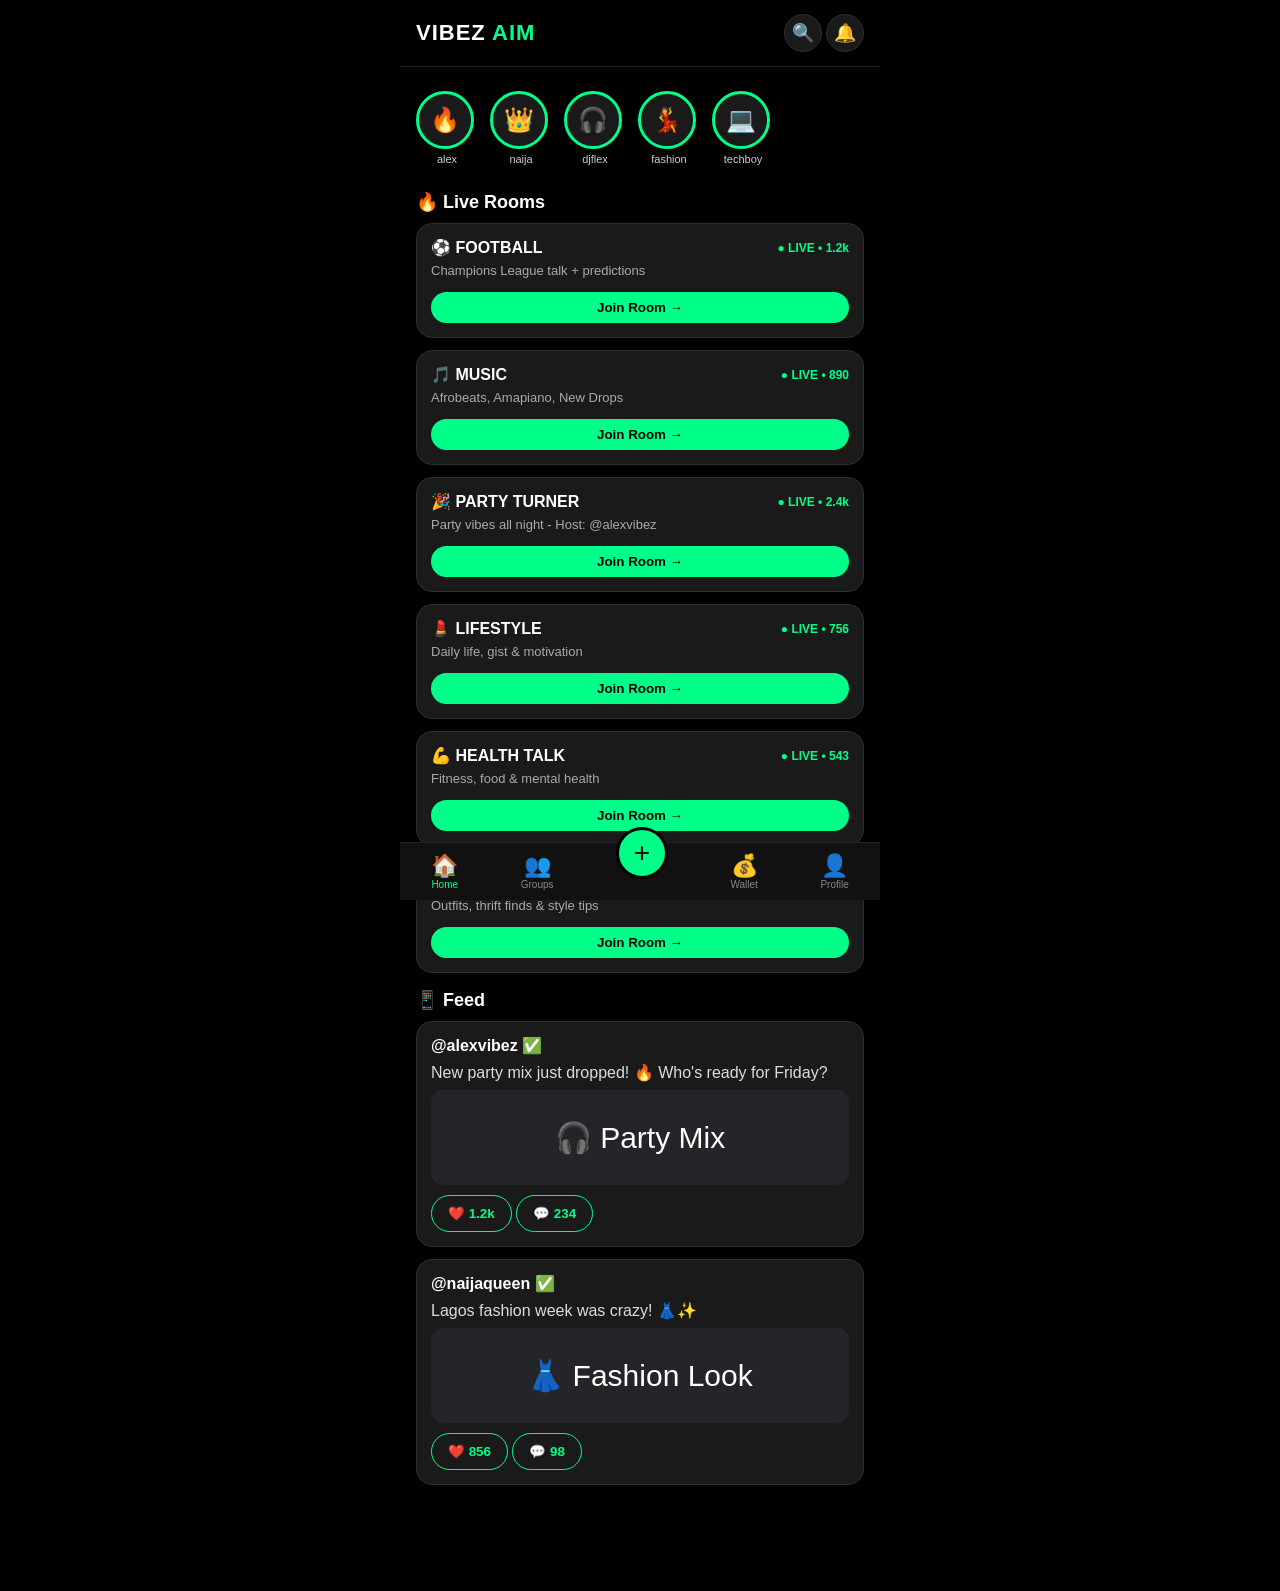
==== index.html @ 57086197 "Update index.html" ====
<!DOCTYPE html>
<html lang="en">
<head>
<meta charset="UTF-8">
<meta name="viewport" content="width=device-width, initial-scale=1.0">
<title>VIBEZ AIM - Your vibe. Your people. Your AIM.</title>
<style>
*{margin:0;padding:0;box-sizing:border-box;font-family:Arial,sans-serif}
body{background:#000;color:#fff;max-width:480px;margin:0 auto;padding-bottom:80px}
.top{position:sticky;top:0;background:#000;display:flex;justify-content:space-between;align-items:center;padding:14px 16px;border-bottom:1px solid #222;z-index:10}
.logo{font-weight:900;font-size:22px;letter-spacing:1px}
.logo span{color:#00FF88}
.icon-btn{background:#1A1A1A;border:1px solid #2E2E35;width:38px;height:38px;border-radius:50%;font-size:18px;cursor:pointer;color:#fff}
.screen{display:none;padding:14px 16px}
.screen.active{display:block}
.stories{display:flex;gap:12px;overflow-x:auto;padding:10px 0}
.story{text-align:center;min-width:62px;cursor:pointer}
.story .ring{width:58px;height:58px;border-radius:50%;border:3px solid #00FF88;display:flex;align-items:center;justify-content:center;font-size:24px;background:#1A1A1A}
.story p{font-size:11px;margin-top:4px;color:#ccc}
h2{font-size:18px;margin:16px 0 10px}
.room{background:#1A1A1A;border:1px solid #2E2E35;border-radius:16px;padding:14px;margin-bottom:12px;cursor:pointer}
.room-top{display:flex;justify-content:space-between;align-items:center}
.room h3{font-size:16px}
.live{color:#00FF88;font-size:12px;font-weight:bold}
.room p{color:#aaa;font-size:13px;margin:6px 0}
.join{background:#00FF88;color:#000;border:none;padding:8px 16px;border-radius:20px;font-weight:bold;cursor:pointer;width:100%;margin-top:8px}
.card{background:#1A1A1A;border:1px solid #2E2E35;border-radius:16px;padding:14px;margin-bottom:12px}
.btn{background:#00FF88;color:#000;border:none;padding:10px 16px;border-radius:20px;font-weight:bold;cursor:pointer}
.btn-outline{background:transparent;color:#00FF88;border:1px solid #00FF88;padding:10px 16px;border-radius:20px;font-weight:bold;cursor:pointer}
input,select,textarea{width:100%;background:#242429;border:1px solid #2E2E35;color:#fff;padding:12px;border-radius:12px;margin:8px 0;outline:none}
.bottom{position:fixed;bottom:0;left:50%;transform:translateX(-50%);width:100%;max-width:480px;background:#111;border-top:1px solid #222;display:flex;justify-content:space-around;padding:10px 0;z-index:20}
.nav-item{background:none;border:none;color:#888;font-size:22px;cursor:pointer;text-align:center}
.nav-item.active{color:#00FF88}
.nav-item span{display:block;font-size:10px}
.create-btn{background:#00FF88;color:#000;width:52px;height:52px;border-radius:50%;font-size:28px;margin-top:-26px;border:3px solid #000}
.toast{position:fixed;top:20px;left:50%;transform:translateX(-50%);background:#00FF88;color:#000;padding:12px 20px;border-radius:20px;font-weight:bold;display:none;z-index:99}
.modal{position:fixed;inset:0;background:rgba(0,0,0,.9);display:none;align-items:center;justify-content:center;z-index:50;padding:20px}
.modal-box{background:#1A1A1A;border:1px solid #2E2E35;border-radius:16px;padding:20px;width:100%;max-width:400px;text-align:center}
</style>
</head>
<body>
<div class="toast" id="toast"></div>
<div class="top"><div class="logo">VIBEZ <span>AIM</span></div><div><button class="icon-btn" onclick="showScreen('search')">🔍</button> <button class="icon-btn" onclick="showScreen('notif')">🔔</button></div></div>

<!-- HOME -->
<div id="home" class="screen active">
<div class="stories">
<div class="story" onclick="showToast('Viewing @alexvibez story')"><div class="ring">🔥</div><p>alex</p></div>
<div class="story" onclick="showToast('Viewing @naijaqueen story')"><div class="ring">👑</div><p>naija</p></div>
<div class="story" onclick="showToast('Viewing @djflex story')"><div class="ring">🎧</div><p>djflex</p></div>
<div class="story" onclick="showToast('Viewing @fashionbae story')"><div class="ring">💃</div><p>fashion</p></div>
<div class="story" onclick="showToast('Viewing @techboy story')"><div class="ring">💻</div><p>techboy</p></div>
</div>
<h2>🔥 Live Rooms</h2>
<div class="room" onclick="showScreen('live')"><div class="room-top"><h3>⚽ FOOTBALL</h3><span class="live">● LIVE • 1.2k</span></div><p>Champions League talk + predictions</p><button class="join">Join Room →</button></div>
<div class="room" onclick="showScreen('live')"><div class="room-top"><h3>🎵 MUSIC</h3><span class="live">● LIVE • 890</span></div><p>Afrobeats, Amapiano, New Drops</p><button class="join">Join Room →</button></div>
<div class="room" onclick="showScreen('live')"><div class="room-top"><h3>🎉 PARTY TURNER</h3><span class="live">● LIVE • 2.4k</span></div><p>Party vibes all night - Host: @alexvibez</p><button class="join">Join Room →</button></div>
<div class="room" onclick="showScreen('live')"><div class="room-top"><h3>💄 LIFESTYLE</h3><span class="live">● LIVE • 756</span></div><p>Daily life, gist & motivation</p><button class="join">Join Room →</button></div>
<div class="room" onclick="showScreen('live')"><div class="room-top"><h3>💪 HEALTH TALK</h3><span class="live">● LIVE • 543</span></div><p>Fitness, food & mental health</p><button class="join">Join Room →</button></div>
<div class="room" onclick="showScreen('live')"><div class="room-top"><h3>👗 FASHION HUB</h3><span class="live">● LIVE • 967</span></div><p>Outfits, thrift finds & style tips</p><button class="join">Join Room →</button></div>
<h2>📱 Feed</h2>
<div class="card"><b>@alexvibez ✅</b><p style="margin:8px 0;color:#ddd">New party mix just dropped! 🔥 Who's ready for Friday?</p><div style="background:#242429;padding:30px;text-align:center;border-radius:12px;font-size:30px">🎧 Party Mix</div><p style="margin-top:10px"><button class="btn-outline" onclick="likeBtn(this)">❤️ <span>1.2k</span></button> <button class="btn-outline" onclick="showToast('Comments opened')">💬 234</button></p></div>
<div class="card"><b>@naijaqueen ✅</b><p style="margin:8px 0;color:#ddd">Lagos fashion week was crazy! 👗✨</p><div style="background:#242429;padding:30px;text-align:center;border-radius:12px;font-size:30px">👗 Fashion Look</div><p style="margin-top:10px"><button class="btn-outline" onclick="likeBtn(this)">❤️ <span>856</span></button> <button class="btn-outline" onclick="showToast('Comments opened')">💬 98</button></p></div>
</div>
<!-- LIVE -->
<div id="live" class="screen">
<div class="card" style="text-align:center"><span style="background:#ff0000;padding:4px 10px;border-radius:20px;font-size:12px;font-weight:bold">● LIVE</span><h2 style="margin-top:10px">🎉 PARTY TURNER</h2><p>1,187 listening • Host: @alexvibez</p><div style="font-size:50px;margin:14px 0">🎤</div><p><b>@alexvibez</b> speaking...</p><p style="color:#aaa;font-size:13px">Co-hosts: @djflex • @naijaqueen</p></div>
<div class="card"><h3>💬 Live Chat</h3><div id="chatBox" style="background:#242429;border-radius:12px;padding:10px;margin:10px 0;max-height:120px;overflow-y:auto"><p><b>@djflex:</b> This party is 🔥🔥</p><p><b>@naijaqueen:</b> Play Amapiano next!</p><p><b>@techboy:</b> Best room on VIBEZ AIM</p></div><input id="chatInput" placeholder="Type a message..."><button class="btn" style="width:100%" onclick="sendChat()">Send Message</button></div>
<div class="card"><h3>🎁 Send Gift - Balance: <span id="bal1">1247</span> AMI</h3><div style="display:flex;gap:8px;margin-top:10px"><button class="btn-outline" style="flex:1" onclick="sendGift('Fire 🔥',50)">🔥<br>50 AMI</button><button class="btn-outline" style="flex:1" onclick="sendGift('Crown 👑',100)">👑<br>100 AMI</button><button class="btn-outline" style="flex:1" onclick="sendGift('Mic 🎤',30)">🎤<br>30 AMI</button><button class="btn-outline" style="flex:1" onclick="sendGift('Star ⭐',20)">⭐<br>20 AMI</button></div></div>
</div>

<!-- PROFILE -->
<div id="profile" class="screen">
<div class="card" style="text-align:center"><div style="font-size:70px">😎</div><h2>@vibezAim ✅</h2><p style="color:#aaa">Creating vibes • Tech • Music</p><p style="margin:10px 0"><b>12.4K</b> Followers • <b>980</b> Following • <b>1.2M</b> Views</p><div style="background:#242429;padding:12px;border-radius:12px">💰 AMI Balance: <b style="color:#00FF88"><span id="bal2">1247</span> AMI</b><br><button class="btn" style="margin-top:8px" onclick="showScreen('wallet')">Top Up +</button></div><div style="display:flex;gap:8px;margin-top:12px"><button class="btn" style="flex:1" onclick="showToast('Profile editing opened')">Edit Profile</button><button class="btn-outline" style="flex:1" onclick="showToast('Link copied! Share your profile')">Share</button></div></div>
<h2>🎬 My Videos</h2><div style="display:grid;grid-template-columns:1fr 1fr 1fr;gap:8px"><div class="card" style="text-align:center;padding:20px 5px" onclick="showToast('Playing video 1 - 30 sec')">▶️<br><small>Video 1<br>30 sec</small></div><div class="card" style="text-align:center;padding:20px 5px" onclick="showToast('Playing video 2 - 30 sec')">▶️<br><small>Video 2<br>30 sec</small></div><div class="card" style="text-align:center;padding:20px 5px" onclick="showToast('Playing video 3 - 30 sec')">▶️<br><small>Video 3<br>30 sec</small></div><div class="card" style="text-align:center;padding:20px 5px" onclick="showToast('Playing video 4 - 30 sec')">▶️<br><small>Video 4<br>30 sec</small></div><div class="card" style="text-align:center;padding:20px 5px" onclick="showToast('Playing video 5 - 30 sec')">▶️<br><small>Video 5<br>30 sec</small></div></div>
</div>

<!-- SEARCH -->
<div id="search" class="screen"><h2>🔍 Search</h2><input id="searchInput" placeholder="Search rooms, people..." oninput="doSearch(this.value)"><div id="searchResults"><div class="card" onclick="showScreen('live')">⚽ FOOTBALL - 1.2k online</div><div class="card" onclick="showScreen('live')">🎵 MUSIC - 890 online</div><div class="card" onclick="showScreen('profile')">😎 @vibezAim - 12.4K followers</div></div></div>

<!-- NOTIFICATIONS -->
<div id="notif" class="screen"><h2>🔔 Notifications</h2><div class="card">❤️ @djflex liked your post</div><div class="card">👥 @naijaqueen started following you</div><div class="card">🎁 You received 50 AMI from @alexvibez</div><div class="card">🎉 PARTY TURNER is live now!</div></div>
<!-- GROUPS -->
<div id="groups" class="screen"><h2>👥 Groups</h2><div class="card"><h3>Create New Group</h3><input id="groupName" placeholder="Group name e.g. Lagos Party Crew"><textarea id="groupDesc" placeholder="Description..."></textarea><select id="groupType"><option>Public - Anyone can join</option><option>Private - Invite only</option><option>Secret - Hidden</option></select><button class="btn" style="width:100%" onclick="createGroup()">Create Group</button></div><div id="myGroups"><div class="card" onclick="showToast('Opening Lagos Party Crew chat')">🎉 Lagos Party Crew • 234/500 members<br><small>Tap to open chat</small></div><div class="card" onclick="showToast('Opening Football Fans chat')">⚽ Football Fans NG • 189/500 members<br><small>Tap to open chat</small></div></div></div>

<!-- WALLET -->
<div id="wallet" class="screen"><div class="card" style="text-align:center"><p>💰 AMI WALLET</p><h2 style="font-size:32px;color:#00FF88"><span id="bal3">1247</span> AMI</h2><p>= $124.70</p><button class="btn" style="margin-top:10px" onclick="showToast('Withdraw request sent! You will receive it in 24h')">Withdraw</button></div><h2>Buy AMI</h2><div class="card">200 AMI = $20 <button class="btn" style="float:right" onclick="buyAMI(200)">Buy</button></div><div class="card">500 AMI = $48 <button class="btn" style="float:right" onclick="buyAMI(500)">Buy</button></div><div class="card">1000 AMI = $90 <button class="btn" style="float:right" onclick="buyAMI(1000)">Buy</button></div><h2>History</h2><div class="card">+ 200 AMI - Bought package</div><div class="card">- 100 AMI - Sent Crown gift</div><div class="card">+ 50 AMI - Received gift</div></div>

<!-- CREATE -->
<div id="create" class="screen"><h2>➕ Create Post</h2><div class="card"><input id="postCaption" placeholder="Write a caption..."><p style="color:#aaa;font-size:13px">📹 Video: max 30 sec</p><button class="btn-outline" style="width:100%;margin-bottom:10px" onclick="showToast('Video picker opened - choose a 30 sec video')">📹 Upload Video</button><button class="btn" style="width:100%" onclick="createPost()">Post to Home</button></div><div class="card"><h3>🎙️ Go Live Audio</h3><p style="color:#aaa;font-size:13px">You need 500 followers to host. You have 12.4K followers ✅</p><button class="btn" style="width:100%;margin-top:10px" onclick="showScreen('live');showToast('You are LIVE now!')">Start Live Room</button></div></div>

<!-- BOTTOM NAV -->
<div class="bottom">
<button class="nav-item active" id="nav-home" onclick="showScreen('home')">🏠<span>Home</span></button>
<button class="nav-item" id="nav-groups" onclick="showScreen('groups')">👥<span>Groups</span></button>
<button class="create-btn" onclick="showScreen('create')">+</button>
<button class="nav-item" id="nav-wallet" onclick="showScreen('wallet')">💰<span>Wallet</span></button>
<button class="nav-item" id="nav-profile" onclick="showScreen('profile')">👤<span>Profile</span></button>
</div>

<div class="modal" id="modal"><div class="modal-box"><h3 id="modalText">Done!</h3><button class="btn" style="margin-top:14px" onclick="closeModal()">OK</button></div></div>

<script>
let balance=1247;
function updateBal(){document.getElementById('bal1').textContent=balance;document.getElementById('bal2').textContent=balance;document.getElementById('bal3').textContent=balance;}
function showScreen(id){document.querySelectorAll('.screen').forEach(s=>s.classList.remove('active'));document.getElementById(id).classList.add('active');document.querySelectorAll('.nav-item').forEach(n=>n.classList.remove('active'));let nav=document.getElementById('nav-'+id);if(nav)nav.classList.add('active');window.scrollTo(0,0);}
function showToast(msg){let t=document.getElementById('toast');t.textContent=msg;t.style.display='block';setTimeout(()=>t.style.display='none',2500);}
function closeModal(){document.getElementById('modal').style.display='none';}
function likeBtn(btn){let s=btn.querySelector('span');let n=parseFloat(s.textContent);s.textContent=(n+0.1).toFixed(1)+'k';showToast('You liked this post ❤️');}
function sendChat(){let inp=document.getElementById('chatInput');if(!inp.value)return;let box=document.getElementById('chatBox');box.innerHTML+='<p><b>You:</b> '+inp.value+'</p>';inp.value='';box.scrollTop=box.scrollHeight;}
function sendGift(name,cost){if(balance<cost){showToast('Not enough AMI! Top up wallet');return;}balance-=cost;updateBal();showToast('You sent '+name+'! 🎁');}
function buyAMI(amt){balance+=amt;updateBal();showToast('You bought '+amt+' AMI ✅');}
function createGroup(){let n=document.getElementById('groupName').value;if(!n){showToast('Type a group name first');return;}document.getElementById('myGroups').innerHTML+='<div class="card" onclick="showToast(\'Opening '+n+' chat\')">👥 '+n+' • 1/500 members<br><small>Tap to open chat</small></div>';showToast('Group '+n+' created! 🎉');}
function createPost(){let c=document.getElementById('postCaption').value||'New vibe post!';showToast('Posted to Home ✅');showScreen('home');}
function doSearch(v){let r=document.getElementById('searchResults');if(!v){r.innerHTML='<div class="card" onclick="showScreen(\'live\')">⚽ FOOTBALL - 1.2k online</div>';return;}r.innerHTML='<div class="card">🔍 Results for "'+v+'"</div><div class="card" onclick="showScreen(\'live\')">🎉 PARTY TURNER - 2.4k online</div>';}
</script>
</body>
</html>
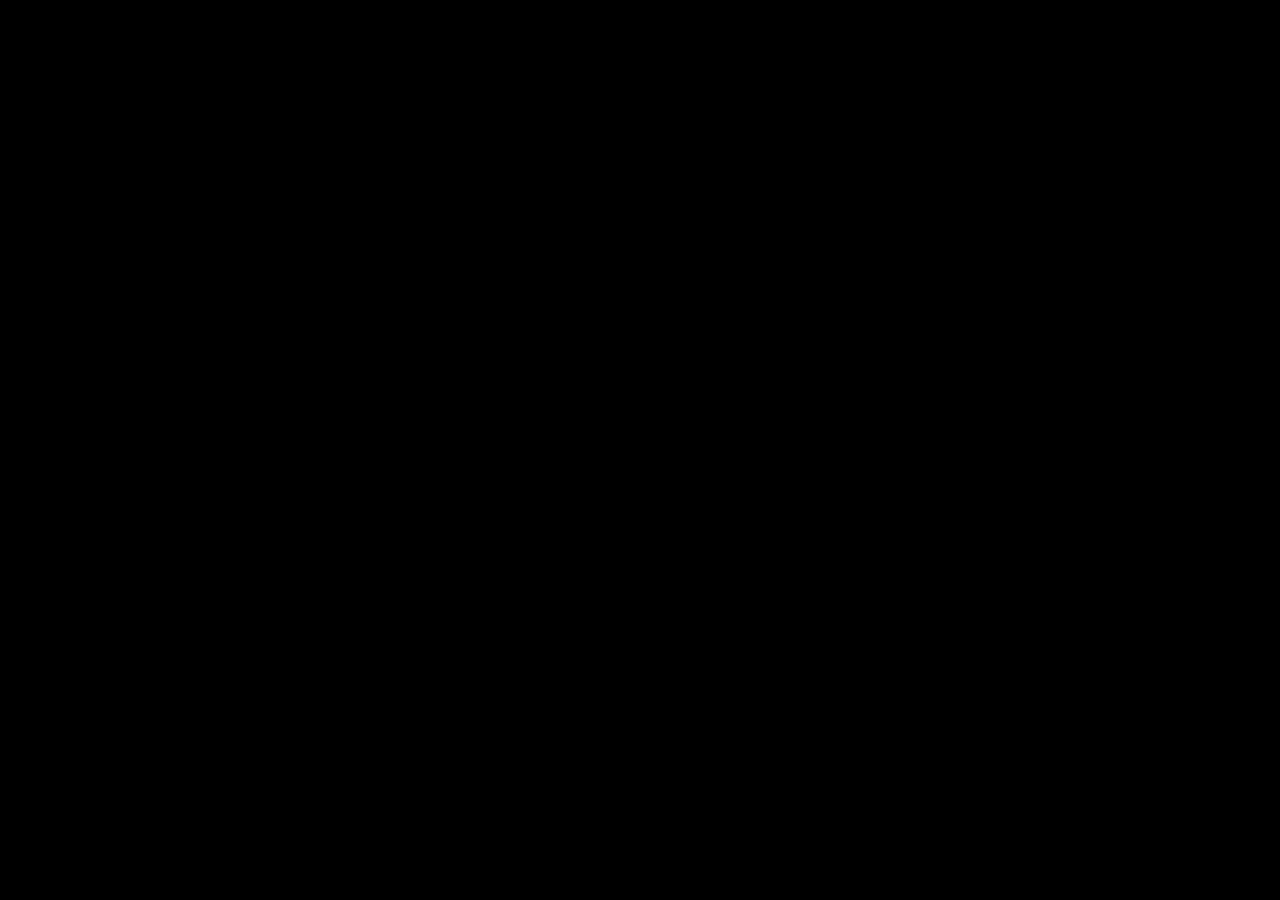
==== commit fa7c258d: "Add files via upload" ====
--- a/index.html
+++ b/index.html
@@ -1,118 +1,1674 @@
 <!DOCTYPE html>
-<html lang="en">
+<html lang="en" class="dark">
 <head>
-<meta charset="UTF-8">
-<meta name="viewport" content="width=device-width, initial-scale=1.0">
-<title>VIBEZ AIM - Your vibe. Your people. Your AIM.</title>
-<style>
-*{margin:0;padding:0;box-sizing:border-box;font-family:Arial,sans-serif}
-body{background:#000;color:#fff;max-width:480px;margin:0 auto;padding-bottom:80px}
-.top{position:sticky;top:0;background:#000;display:flex;justify-content:space-between;align-items:center;padding:14px 16px;border-bottom:1px solid #222;z-index:10}
-.logo{font-weight:900;font-size:22px;letter-spacing:1px}
-.logo span{color:#00FF88}
-.icon-btn{background:#1A1A1A;border:1px solid #2E2E35;width:38px;height:38px;border-radius:50%;font-size:18px;cursor:pointer;color:#fff}
-.screen{display:none;padding:14px 16px}
-.screen.active{display:block}
-.stories{display:flex;gap:12px;overflow-x:auto;padding:10px 0}
-.story{text-align:center;min-width:62px;cursor:pointer}
-.story .ring{width:58px;height:58px;border-radius:50%;border:3px solid #00FF88;display:flex;align-items:center;justify-content:center;font-size:24px;background:#1A1A1A}
-.story p{font-size:11px;margin-top:4px;color:#ccc}
-h2{font-size:18px;margin:16px 0 10px}
-.room{background:#1A1A1A;border:1px solid #2E2E35;border-radius:16px;padding:14px;margin-bottom:12px;cursor:pointer}
-.room-top{display:flex;justify-content:space-between;align-items:center}
-.room h3{font-size:16px}
-.live{color:#00FF88;font-size:12px;font-weight:bold}
-.room p{color:#aaa;font-size:13px;margin:6px 0}
-.join{background:#00FF88;color:#000;border:none;padding:8px 16px;border-radius:20px;font-weight:bold;cursor:pointer;width:100%;margin-top:8px}
-.card{background:#1A1A1A;border:1px solid #2E2E35;border-radius:16px;padding:14px;margin-bottom:12px}
-.btn{background:#00FF88;color:#000;border:none;padding:10px 16px;border-radius:20px;font-weight:bold;cursor:pointer}
-.btn-outline{background:transparent;color:#00FF88;border:1px solid #00FF88;padding:10px 16px;border-radius:20px;font-weight:bold;cursor:pointer}
-input,select,textarea{width:100%;background:#242429;border:1px solid #2E2E35;color:#fff;padding:12px;border-radius:12px;margin:8px 0;outline:none}
-.bottom{position:fixed;bottom:0;left:50%;transform:translateX(-50%);width:100%;max-width:480px;background:#111;border-top:1px solid #222;display:flex;justify-content:space-around;padding:10px 0;z-index:20}
-.nav-item{background:none;border:none;color:#888;font-size:22px;cursor:pointer;text-align:center}
-.nav-item.active{color:#00FF88}
-.nav-item span{display:block;font-size:10px}
-.create-btn{background:#00FF88;color:#000;width:52px;height:52px;border-radius:50%;font-size:28px;margin-top:-26px;border:3px solid #000}
-.toast{position:fixed;top:20px;left:50%;transform:translateX(-50%);background:#00FF88;color:#000;padding:12px 20px;border-radius:20px;font-weight:bold;display:none;z-index:99}
-.modal{position:fixed;inset:0;background:rgba(0,0,0,.9);display:none;align-items:center;justify-content:center;z-index:50;padding:20px}
-.modal-box{background:#1A1A1A;border:1px solid #2E2E35;border-radius:16px;padding:20px;width:100%;max-width:400px;text-align:center}
-</style>
+  <meta charset="UTF-8" />
+  <meta name="viewport" content="width=device-width, initial-scale=1.0, maximum-scale=1.0, user-scalable=no, viewport-fit=cover" />
+  <title>VIBEZZY — Your vibe. Your people. Your AIM.</title>
+
+  <!-- PWA & Home Screen App Meta -->
+  <meta name="theme-color" content="#000000" />
+  <meta name="background-color" content="#000000" />
+  <meta name="apple-mobile-web-app-capable" content="yes" />
+  <meta name="apple-mobile-web-app-status-bar-style" content="black-translucent" />
+  <meta name="apple-mobile-web-app-title" content="VIBEZZY" />
+  <meta name="mobile-web-app-capable" content="yes" />
+  <meta name="application-name" content="VIBEZZY" />
+
+  <!-- Placeholder Icon & Manifest Links (populated dynamically with 512x512 PNG logo below) -->
+  <link id="favicon-link" rel="icon" type="image/png" href="" />
+  <link id="apple-icon-link" rel="apple-touch-icon" sizes="180x180" href="" />
+  <link id="manifest-link" rel="manifest" href="" />
+
+  <!-- Tailwind CSS + React 18 + Babel -->
+  <script src="https://cdn.tailwindcss.com"></script>
+  <script>
+    tailwind.config = {
+      theme: {
+        extend: {
+          colors: {
+            neon: "#00FF88",
+            card: "#1A1A1D",
+          },
+        },
+      },
+    };
+  </script>
+  <script crossorigin src="https://unpkg.com/react@18/umd/react.production.min.js"></script>
+  <script crossorigin src="https://unpkg.com/react-dom@18/umd/react-dom.production.min.js"></script>
+  <script src="https://unpkg.com/@babel/standalone/babel.min.js"></script>
+
+  <style>
+    html, body {
+      background-color: #000000;
+      color: #FFFFFF;
+      font-family: -apple-system, BlinkMacSystemFont, "Segoe UI", Roboto, Inter, sans-serif;
+      overscroll-behavior-y: contain;
+      -webkit-tap-highlight-color: transparent;
+    }
+    .no-scrollbar::-webkit-scrollbar { display: none; }
+    .no-scrollbar { -ms-overflow-style: none; scrollbar-width: none; }
+    @keyframes pulseRing {
+      0% { box-shadow: 0 0 0 0 rgba(0, 255, 136, 0.6); }
+      70% { box-shadow: 0 0 0 12px rgba(0, 255, 136, 0); }
+      100% { box-shadow: 0 0 0 0 rgba(0, 255, 136, 0); }
+    }
+    .speaking-ring { animation: pulseRing 1.5s infinite; }
+  </style>
+
+  <!-- Generate 512x512 & 192x192 PNG App Logo + PWA Manifest + Service Worker -->
+  <script>
+    (function setupVibezzyAppIconAndPWA() {
+      function drawLogoPng(size) {
+        const canvas = document.createElement("canvas");
+        canvas.width = size;
+        canvas.height = size;
+        const ctx = canvas.getContext("2d");
+
+        // Black rounded-square app icon background
+        const r = size * 0.22;
+        ctx.fillStyle = "#060807";
+        ctx.beginPath();
+        ctx.moveTo(r, 0);
+        ctx.lineTo(size - r, 0);
+        ctx.quadraticCurveTo(size, 0, size, r);
+        ctx.lineTo(size, size - r);
+        ctx.quadraticCurveTo(size, size, size - r, size);
+        ctx.lineTo(r, size);
+        ctx.quadraticCurveTo(0, size, 0, size - r);
+        ctx.lineTo(0, r);
+        ctx.quadraticCurveTo(0, 0, r, 0);
+        ctx.closePath();
+        ctx.fill();
+
+        // Subtle radial neon glow
+        const grad = ctx.createRadialGradient(size * 0.5, size * 0.45, size * 0.05, size * 0.5, size * 0.5, size * 0.55);
+        grad.addColorStop(0, "rgba(0, 255, 136, 0.35)");
+        grad.addColorStop(1, "rgba(0, 255, 136, 0)");
+        ctx.fillStyle = grad;
+        ctx.fillRect(0, 0, size, size);
+
+        // Neon border ring
+        ctx.strokeStyle = "#00FF88";
+        ctx.lineWidth = size * 0.03;
+        ctx.beginPath();
+        ctx.arc(size * 0.5, size * 0.5, size * 0.39, 0, Math.PI * 2);
+        ctx.stroke();
+
+        // Bold "V" Vibe Emblem
+        ctx.strokeStyle = "#00FF88";
+        ctx.lineCap = "round";
+        ctx.lineJoin = "round";
+        ctx.lineWidth = size * 0.11;
+        ctx.beginPath();
+        ctx.moveTo(size * 0.29, size * 0.32);
+        ctx.lineTo(size * 0.50, size * 0.72);
+        ctx.lineTo(size * 0.71, size * 0.32);
+        ctx.stroke();
+
+        // White audio pulse dot inside V
+        ctx.fillStyle = "#FFFFFF";
+        ctx.beginPath();
+        ctx.arc(size * 0.50, size * 0.32, size * 0.055, 0, Math.PI * 2);
+        ctx.fill();
+
+        return canvas.toDataURL("image/png");
+      }
+
+      try {
+        const icon512 = drawLogoPng(512);
+        const icon192 = drawLogoPng(192);
+        const icon180 = drawLogoPng(180);
+
+        document.getElementById("favicon-link").href = icon192;
+        document.getElementById("apple-icon-link").href = icon180;
+        window.VIBEZZY_ICON_URL = icon192;
+
+        const manifest = {
+          name: "VIBEZZY",
+          short_name: "VIBEZZY",
+          description: "Your vibe. Your people. Your AIM.",
+          start_url: window.location.href,
+          display: "standalone",
+          orientation: "portrait",
+          background_color: "#000000",
+          theme_color: "#00FF88",
+          icons: [
+            { src: icon192, sizes: "192x192", type: "image/png", purpose: "any maskable" },
+            { src: icon512, sizes: "512x512", type: "image/png", purpose: "any maskable" },
+          ],
+        };
+        const manifestBlob = new Blob([JSON.stringify(manifest)], { type: "application/manifest+json" });
+        document.getElementById("manifest-link").href = URL.createObjectURL(manifestBlob);
+
+        // Register inline Service Worker when on https:// or localhost
+        if ("serviceWorker" in navigator && (location.protocol === "https:" || location.hostname === "localhost")) {
+          const swCode = `
+            self.addEventListener('install', e => self.skipWaiting());
+            self.addEventListener('activate', e => self.clients.claim());
+            self.addEventListener('fetch', e => {});
+          `;
+          const swBlob = new Blob([swCode], { type: "application/javascript" });
+          navigator.serviceWorker.register(URL.createObjectURL(swBlob)).catch(() => {});
+        }
+      } catch (e) {}
+    })();
+  </script>
 </head>
-<body>
-<div class="toast" id="toast"></div>
-<div class="top"><div class="logo">VIBEZ <span>AIM</span></div><div><button class="icon-btn" onclick="showScreen('search')">🔍</button> <button class="icon-btn" onclick="showScreen('notif')">🔔</button></div></div>
-
-<!-- HOME -->
-<div id="home" class="screen active">
-<div class="stories">
-<div class="story" onclick="showToast('Viewing @alexvibez story')"><div class="ring">🔥</div><p>alex</p></div>
-<div class="story" onclick="showToast('Viewing @naijaqueen story')"><div class="ring">👑</div><p>naija</p></div>
-<div class="story" onclick="showToast('Viewing @djflex story')"><div class="ring">🎧</div><p>djflex</p></div>
-<div class="story" onclick="showToast('Viewing @fashionbae story')"><div class="ring">💃</div><p>fashion</p></div>
-<div class="story" onclick="showToast('Viewing @techboy story')"><div class="ring">💻</div><p>techboy</p></div>
-</div>
-<h2>🔥 Live Rooms</h2>
-<div class="room" onclick="showScreen('live')"><div class="room-top"><h3>⚽ FOOTBALL</h3><span class="live">● LIVE • 1.2k</span></div><p>Champions League talk + predictions</p><button class="join">Join Room →</button></div>
-<div class="room" onclick="showScreen('live')"><div class="room-top"><h3>🎵 MUSIC</h3><span class="live">● LIVE • 890</span></div><p>Afrobeats, Amapiano, New Drops</p><button class="join">Join Room →</button></div>
-<div class="room" onclick="showScreen('live')"><div class="room-top"><h3>🎉 PARTY TURNER</h3><span class="live">● LIVE • 2.4k</span></div><p>Party vibes all night - Host: @alexvibez</p><button class="join">Join Room →</button></div>
-<div class="room" onclick="showScreen('live')"><div class="room-top"><h3>💄 LIFESTYLE</h3><span class="live">● LIVE • 756</span></div><p>Daily life, gist & motivation</p><button class="join">Join Room →</button></div>
-<div class="room" onclick="showScreen('live')"><div class="room-top"><h3>💪 HEALTH TALK</h3><span class="live">● LIVE • 543</span></div><p>Fitness, food & mental health</p><button class="join">Join Room →</button></div>
-<div class="room" onclick="showScreen('live')"><div class="room-top"><h3>👗 FASHION HUB</h3><span class="live">● LIVE • 967</span></div><p>Outfits, thrift finds & style tips</p><button class="join">Join Room →</button></div>
-<h2>📱 Feed</h2>
-<div class="card"><b>@alexvibez ✅</b><p style="margin:8px 0;color:#ddd">New party mix just dropped! 🔥 Who's ready for Friday?</p><div style="background:#242429;padding:30px;text-align:center;border-radius:12px;font-size:30px">🎧 Party Mix</div><p style="margin-top:10px"><button class="btn-outline" onclick="likeBtn(this)">❤️ <span>1.2k</span></button> <button class="btn-outline" onclick="showToast('Comments opened')">💬 234</button></p></div>
-<div class="card"><b>@naijaqueen ✅</b><p style="margin:8px 0;color:#ddd">Lagos fashion week was crazy! 👗✨</p><div style="background:#242429;padding:30px;text-align:center;border-radius:12px;font-size:30px">👗 Fashion Look</div><p style="margin-top:10px"><button class="btn-outline" onclick="likeBtn(this)">❤️ <span>856</span></button> <button class="btn-outline" onclick="showToast('Comments opened')">💬 98</button></p></div>
-</div>
-<!-- LIVE -->
-<div id="live" class="screen">
-<div class="card" style="text-align:center"><span style="background:#ff0000;padding:4px 10px;border-radius:20px;font-size:12px;font-weight:bold">● LIVE</span><h2 style="margin-top:10px">🎉 PARTY TURNER</h2><p>1,187 listening • Host: @alexvibez</p><div style="font-size:50px;margin:14px 0">🎤</div><p><b>@alexvibez</b> speaking...</p><p style="color:#aaa;font-size:13px">Co-hosts: @djflex • @naijaqueen</p></div>
-<div class="card"><h3>💬 Live Chat</h3><div id="chatBox" style="background:#242429;border-radius:12px;padding:10px;margin:10px 0;max-height:120px;overflow-y:auto"><p><b>@djflex:</b> This party is 🔥🔥</p><p><b>@naijaqueen:</b> Play Amapiano next!</p><p><b>@techboy:</b> Best room on VIBEZ AIM</p></div><input id="chatInput" placeholder="Type a message..."><button class="btn" style="width:100%" onclick="sendChat()">Send Message</button></div>
-<div class="card"><h3>🎁 Send Gift - Balance: <span id="bal1">1247</span> AMI</h3><div style="display:flex;gap:8px;margin-top:10px"><button class="btn-outline" style="flex:1" onclick="sendGift('Fire 🔥',50)">🔥<br>50 AMI</button><button class="btn-outline" style="flex:1" onclick="sendGift('Crown 👑',100)">👑<br>100 AMI</button><button class="btn-outline" style="flex:1" onclick="sendGift('Mic 🎤',30)">🎤<br>30 AMI</button><button class="btn-outline" style="flex:1" onclick="sendGift('Star ⭐',20)">⭐<br>20 AMI</button></div></div>
-</div>
-
-<!-- PROFILE -->
-<div id="profile" class="screen">
-<div class="card" style="text-align:center"><div style="font-size:70px">😎</div><h2>@vibezAim ✅</h2><p style="color:#aaa">Creating vibes • Tech • Music</p><p style="margin:10px 0"><b>12.4K</b> Followers • <b>980</b> Following • <b>1.2M</b> Views</p><div style="background:#242429;padding:12px;border-radius:12px">💰 AMI Balance: <b style="color:#00FF88"><span id="bal2">1247</span> AMI</b><br><button class="btn" style="margin-top:8px" onclick="showScreen('wallet')">Top Up +</button></div><div style="display:flex;gap:8px;margin-top:12px"><button class="btn" style="flex:1" onclick="showToast('Profile editing opened')">Edit Profile</button><button class="btn-outline" style="flex:1" onclick="showToast('Link copied! Share your profile')">Share</button></div></div>
-<h2>🎬 My Videos</h2><div style="display:grid;grid-template-columns:1fr 1fr 1fr;gap:8px"><div class="card" style="text-align:center;padding:20px 5px" onclick="showToast('Playing video 1 - 30 sec')">▶️<br><small>Video 1<br>30 sec</small></div><div class="card" style="text-align:center;padding:20px 5px" onclick="showToast('Playing video 2 - 30 sec')">▶️<br><small>Video 2<br>30 sec</small></div><div class="card" style="text-align:center;padding:20px 5px" onclick="showToast('Playing video 3 - 30 sec')">▶️<br><small>Video 3<br>30 sec</small></div><div class="card" style="text-align:center;padding:20px 5px" onclick="showToast('Playing video 4 - 30 sec')">▶️<br><small>Video 4<br>30 sec</small></div><div class="card" style="text-align:center;padding:20px 5px" onclick="showToast('Playing video 5 - 30 sec')">▶️<br><small>Video 5<br>30 sec</small></div></div>
-</div>
-
-<!-- SEARCH -->
-<div id="search" class="screen"><h2>🔍 Search</h2><input id="searchInput" placeholder="Search rooms, people..." oninput="doSearch(this.value)"><div id="searchResults"><div class="card" onclick="showScreen('live')">⚽ FOOTBALL - 1.2k online</div><div class="card" onclick="showScreen('live')">🎵 MUSIC - 890 online</div><div class="card" onclick="showScreen('profile')">😎 @vibezAim - 12.4K followers</div></div></div>
-
-<!-- NOTIFICATIONS -->
-<div id="notif" class="screen"><h2>🔔 Notifications</h2><div class="card">❤️ @djflex liked your post</div><div class="card">👥 @naijaqueen started following you</div><div class="card">🎁 You received 50 AMI from @alexvibez</div><div class="card">🎉 PARTY TURNER is live now!</div></div>
-<!-- GROUPS -->
-<div id="groups" class="screen"><h2>👥 Groups</h2><div class="card"><h3>Create New Group</h3><input id="groupName" placeholder="Group name e.g. Lagos Party Crew"><textarea id="groupDesc" placeholder="Description..."></textarea><select id="groupType"><option>Public - Anyone can join</option><option>Private - Invite only</option><option>Secret - Hidden</option></select><button class="btn" style="width:100%" onclick="createGroup()">Create Group</button></div><div id="myGroups"><div class="card" onclick="showToast('Opening Lagos Party Crew chat')">🎉 Lagos Party Crew • 234/500 members<br><small>Tap to open chat</small></div><div class="card" onclick="showToast('Opening Football Fans chat')">⚽ Football Fans NG • 189/500 members<br><small>Tap to open chat</small></div></div></div>
-
-<!-- WALLET -->
-<div id="wallet" class="screen"><div class="card" style="text-align:center"><p>💰 AMI WALLET</p><h2 style="font-size:32px;color:#00FF88"><span id="bal3">1247</span> AMI</h2><p>= $124.70</p><button class="btn" style="margin-top:10px" onclick="showToast('Withdraw request sent! You will receive it in 24h')">Withdraw</button></div><h2>Buy AMI</h2><div class="card">200 AMI = $20 <button class="btn" style="float:right" onclick="buyAMI(200)">Buy</button></div><div class="card">500 AMI = $48 <button class="btn" style="float:right" onclick="buyAMI(500)">Buy</button></div><div class="card">1000 AMI = $90 <button class="btn" style="float:right" onclick="buyAMI(1000)">Buy</button></div><h2>History</h2><div class="card">+ 200 AMI - Bought package</div><div class="card">- 100 AMI - Sent Crown gift</div><div class="card">+ 50 AMI - Received gift</div></div>
-
-<!-- CREATE -->
-<div id="create" class="screen"><h2>➕ Create Post</h2><div class="card"><input id="postCaption" placeholder="Write a caption..."><p style="color:#aaa;font-size:13px">📹 Video: max 30 sec</p><button class="btn-outline" style="width:100%;margin-bottom:10px" onclick="showToast('Video picker opened - choose a 30 sec video')">📹 Upload Video</button><button class="btn" style="width:100%" onclick="createPost()">Post to Home</button></div><div class="card"><h3>🎙️ Go Live Audio</h3><p style="color:#aaa;font-size:13px">You need 500 followers to host. You have 12.4K followers ✅</p><button class="btn" style="width:100%;margin-top:10px" onclick="showScreen('live');showToast('You are LIVE now!')">Start Live Room</button></div></div>
-
-<!-- BOTTOM NAV -->
-<div class="bottom">
-<button class="nav-item active" id="nav-home" onclick="showScreen('home')">🏠<span>Home</span></button>
-<button class="nav-item" id="nav-groups" onclick="showScreen('groups')">👥<span>Groups</span></button>
-<button class="create-btn" onclick="showScreen('create')">+</button>
-<button class="nav-item" id="nav-wallet" onclick="showScreen('wallet')">💰<span>Wallet</span></button>
-<button class="nav-item" id="nav-profile" onclick="showScreen('profile')">👤<span>Profile</span></button>
-</div>
-
-<div class="modal" id="modal"><div class="modal-box"><h3 id="modalText">Done!</h3><button class="btn" style="margin-top:14px" onclick="closeModal()">OK</button></div></div>
-
-<script>
-let balance=1247;
-function updateBal(){document.getElementById('bal1').textContent=balance;document.getElementById('bal2').textContent=balance;document.getElementById('bal3').textContent=balance;}
-function showScreen(id){document.querySelectorAll('.screen').forEach(s=>s.classList.remove('active'));document.getElementById(id).classList.add('active');document.querySelectorAll('.nav-item').forEach(n=>n.classList.remove('active'));let nav=document.getElementById('nav-'+id);if(nav)nav.classList.add('active');window.scrollTo(0,0);}
-function showToast(msg){let t=document.getElementById('toast');t.textContent=msg;t.style.display='block';setTimeout(()=>t.style.display='none',2500);}
-function closeModal(){document.getElementById('modal').style.display='none';}
-function likeBtn(btn){let s=btn.querySelector('span');let n=parseFloat(s.textContent);s.textContent=(n+0.1).toFixed(1)+'k';showToast('You liked this post ❤️');}
-function sendChat(){let inp=document.getElementById('chatInput');if(!inp.value)return;let box=document.getElementById('chatBox');box.innerHTML+='<p><b>You:</b> '+inp.value+'</p>';inp.value='';box.scrollTop=box.scrollHeight;}
-function sendGift(name,cost){if(balance<cost){showToast('Not enough AMI! Top up wallet');return;}balance-=cost;updateBal();showToast('You sent '+name+'! 🎁');}
-function buyAMI(amt){balance+=amt;updateBal();showToast('You bought '+amt+' AMI ✅');}
-function createGroup(){let n=document.getElementById('groupName').value;if(!n){showToast('Type a group name first');return;}document.getElementById('myGroups').innerHTML+='<div class="card" onclick="showToast(\'Opening '+n+' chat\')">👥 '+n+' • 1/500 members<br><small>Tap to open chat</small></div>';showToast('Group '+n+' created! 🎉');}
-function createPost(){let c=document.getElementById('postCaption').value||'New vibe post!';showToast('Posted to Home ✅');showScreen('home');}
-function doSearch(v){let r=document.getElementById('searchResults');if(!v){r.innerHTML='<div class="card" onclick="showScreen(\'live\')">⚽ FOOTBALL - 1.2k online</div>';return;}r.innerHTML='<div class="card">🔍 Results for "'+v+'"</div><div class="card" onclick="showScreen(\'live\')">🎉 PARTY TURNER - 2.4k online</div>';}
-</script>
+<body class="bg-black text-white">
+  <div id="root"></div>
+
+  <script type="text/babel">
+    const { useState, useEffect } = React;
+
+    /* ---------------- DEMO DATA ---------------- */
+    const DEMO_USERS = [
+      { id: "u1", name: "Tunde Adeyemi", handle: "@tunde_vibez", avatar: "🎧", city: "Lagos", verified: true, online: true },
+      { id: "u2", name: "Chidinma Okafor", handle: "@chidinma_o", avatar: "🎤", city: "Enugu", verified: true, online: true },
+      { id: "u3", name: "Ibrahim Musa", handle: "@ibrahim_k", avatar: "⚽", city: "Kano", verified: true, online: true },
+      { id: "u4", name: "Amaka Nwosu", handle: "@amaka_drip", avatar: "👗", city: "Abuja", verified: true, online: true },
+      { id: "u5", name: "Femi Balogun", handle: "@femi_playz", avatar: "🎮", city: "Ibadan", verified: true, online: true },
+      { id: "u6", name: "Zainab Bello", handle: "@zainab_fit", avatar: "🥗", city: "Abuja", verified: false, online: false },
+      { id: "u7", name: "Emeka Eze", handle: "@emeka_plug", avatar: "🔥", city: "Port Harcourt", verified: true, online: true },
+      { id: "u8", name: "Kemi Adebayo", handle: "@kemi_spark", avatar: "✨", city: "Lagos", verified: false, online: true },
+    ];
+
+    const INITIAL_STORIES = [
+      { id: "s1", handle: "@tunde_vibez", avatar: "🎧", roomId: "party_turner", roomName: "PARTY TURNER", headline: "Lagos Midnight Amapiano Set", body: "Live decks warming up right now. Drop in!", timeAgo: "12m", viewed: false },
+      { id: "s2", handle: "@femi_playz", avatar: "🎮", roomId: "game", roomName: "GAME", headline: "500 AIM CODM Scrim Tonight", body: "Squad slots filling fast in GAME room!", timeAgo: "25m", viewed: false },
+      { id: "s3", handle: "@ibrahim_k", avatar: "⚽", roomId: "football", roomName: "FOOTBALL", headline: "Osimhen & Lookman Watch", body: "Matchday reactions live right now.", timeAgo: "40m", viewed: false },
+      { id: "s4", handle: "@chidinma_o", avatar: "🎤", roomId: "music", roomName: "MUSIC", headline: "30s Studio Hook Breakdown", body: "Rate my new chorus 1-10 in Music room!", timeAgo: "1h", viewed: false },
+      { id: "s5", handle: "@amaka_drip", avatar: "👗", roomId: "fashion", roomName: "FASHION", headline: "Alté Cargo & Neon Fits", body: "Fit check live tonight in Fashion Hub.", timeAgo: "2h", viewed: false },
+      { id: "s6", handle: "@zainab_fit", avatar: "🥗", roomId: "health", roomName: "HEALTH TALK", headline: "Hydration & Sleep Reset", body: "Morning wellness routine clip is live.", timeAgo: "3h", viewed: false },
+    ];
+
+    const LIVE_ROOMS = [
+      {
+        id: "party_turner", name: "PARTY TURNER", emoji: "🎉", listeners: 2418, display: "2.4k",
+        topic: "Friday Amapiano & Afrobeats Turn-Up",
+        host: { handle: "@tunde_vibez", avatar: "🎧" },
+        coHosts: [{ handle: "@emeka_plug", avatar: "🔥" }, { handle: "@kemi_spark", avatar: "✨" }],
+        initialChat: [
+          { id: "lc1", handle: "@emeka_plug", avatar: "🔥", text: "DJ Tunde never misses with the log drum!", isGift: false },
+          { id: "lc2", handle: "@kemi_spark", avatar: "✨", text: "Lagos inside the building tonight 🇳🇬", isGift: false },
+        ],
+      },
+      {
+        id: "game", name: "GAME", emoji: "🎮", listeners: 1840, display: "1.8k",
+        topic: "CODM Ranked, EA FC 25 & 500 AIM Tourney",
+        host: { handle: "@femi_playz", avatar: "🎮" },
+        coHosts: [{ handle: "@tunde_vibez", avatar: "🎧" }, { handle: "@ibrahim_k", avatar: "⚽" }],
+        initialChat: [
+          { id: "lc3", handle: "@femi_playz", avatar: "🎮", text: "Drop your CODM UID for Round 2!", isGift: false },
+        ],
+      },
+      {
+        id: "football", name: "FOOTBALL", emoji: "⚽", listeners: 1240, display: "1.2k",
+        topic: "Super Eagles, EPL Title Race & Banter",
+        host: { handle: "@ibrahim_k", avatar: "⚽" },
+        coHosts: [{ handle: "@emeka_plug", avatar: "🔥" }, { handle: "@femi_playz", avatar: "🎮" }],
+        initialChat: [
+          { id: "lc4", handle: "@ibrahim_k", avatar: "⚽", text: "Who takes the 3 points this weekend?", isGift: false },
+        ],
+      },
+      {
+        id: "music", name: "MUSIC", emoji: "🎵", listeners: 890, display: "890",
+        topic: "Open Mic Freestyles & Beat Critique",
+        host: { handle: "@chidinma_o", avatar: "🎤" },
+        coHosts: [{ handle: "@tunde_vibez", avatar: "🎧" }, { handle: "@kemi_spark", avatar: "✨" }],
+        initialChat: [
+          { id: "lc5", handle: "@chidinma_o", avatar: "🎤", text: "Raise hand for the next 30s freestyle!", isGift: false },
+        ],
+      },
+      {
+        id: "fashion", name: "FASHION", emoji: "👗", listeners: 967, display: "967",
+        topic: "Lagos Streetwear, Thrifts & Sneaker Drops",
+        host: { handle: "@amaka_drip", avatar: "👗" },
+        coHosts: [{ handle: "@kemi_spark", avatar: "✨" }, { handle: "@chidinma_o", avatar: "🎤" }],
+        initialChat: [
+          { id: "lc6", handle: "@amaka_drip", avatar: "👗", text: "Black + Neon Green fits are undefeated.", isGift: false },
+        ],
+      },
+      {
+        id: "lifestyle", name: "LIFESTYLE", emoji: "🌴", listeners: 756, display: "756",
+        topic: "Remote Tech Money, Cars & Nightlife",
+        host: { handle: "@emeka_plug", avatar: "🔥" },
+        coHosts: [{ handle: "@amaka_drip", avatar: "👗" }, { handle: "@zainab_fit", avatar: "🥗" }],
+        initialChat: [
+          { id: "lc7", handle: "@emeka_plug", avatar: "🔥", text: "Best suya spot in VI right now?", isGift: false },
+        ],
+      },
+      {
+        id: "health", name: "HEALTH TALK", emoji: "💪", listeners: 543, display: "543",
+        topic: "Gym Splits, Clean Naija Meals & Reset",
+        host: { handle: "@zainab_fit", avatar: "🥗" },
+        coHosts: [{ handle: "@ibrahim_k", avatar: "⚽" }, { handle: "@chidinma_o", avatar: "🎤" }],
+        initialChat: [
+          { id: "lc8", handle: "@zainab_fit", avatar: "🥗", text: "Hydrate before anything else today!", isGift: false },
+        ],
+      },
+    ];
+
+    const INITIAL_POSTS = [
+      {
+        id: "p1", roomId: "party_turner", roomName: "PARTY TURNER",
+        authorName: "Tunde Adeyemi", authorHandle: "@tunde_vibez", authorAvatar: "🎧", verified: true,
+        mediaType: "video", durationSec: 30,
+        caption: "When the Amapiano log drum hits at 1AM in Lekki 🔥💚",
+        gradient: "from-emerald-950 via-zinc-900 to-black",
+        views: 48200, likes: 3420, liked: false, timeAgo: "14m ago",
+        comments: [
+          { id: "c1", handle: "@emeka_plug", avatar: "🔥", text: "Replay button broken already!" },
+          { id: "c2", handle: "@kemi_spark", avatar: "✨", text: "Pure heat DJ Tunde!" },
+        ],
+      },
+      {
+        id: "p2", roomId: "game", roomName: "GAME",
+        authorName: "Femi Balogun", authorHandle: "@femi_playz", authorAvatar: "🎮", verified: true,
+        mediaType: "video", durationSec: 28,
+        caption: "1v4 clutch in Search & Destroy final round! Squad screamed on mic 😂🎯",
+        gradient: "from-cyan-950 via-zinc-900 to-black",
+        views: 31900, likes: 2150, liked: false, timeAgo: "32m ago",
+        comments: [{ id: "c3", handle: "@ibrahim_k", avatar: "⚽", text: "That quickscope was crazy 💀" }],
+      },
+      {
+        id: "p3", roomId: "football", roomName: "FOOTBALL",
+        authorName: "Ibrahim Musa", authorHandle: "@ibrahim_k", authorAvatar: "⚽", verified: true,
+        mediaType: "photo", durationSec: 0,
+        caption: "Matchday jersey locked in. Predict tonight's scoreline! 🇳🇬⚽",
+        gradient: "from-green-950 via-zinc-900 to-black",
+        views: 19400, likes: 1290, liked: true, timeAgo: "1h ago",
+        comments: [{ id: "c4", handle: "@tunde_vibez", avatar: "🎧", text: "3-1 easy win!" }],
+      },
+      {
+        id: "p4", roomId: "music", roomName: "MUSIC",
+        authorName: "Chidinma Okafor", authorHandle: "@chidinma_o", authorAvatar: "🎤", verified: true,
+        mediaType: "video", durationSec: 30,
+        caption: "30-second Afro-soul hook from tonight's live session 💚🎶",
+        gradient: "from-purple-950 via-zinc-900 to-black",
+        views: 26700, likes: 2810, liked: false, timeAgo: "2h ago",
+        comments: [],
+      },
+      {
+        id: "p5", roomId: "fashion", roomName: "FASHION",
+        authorName: "Amaka Nwosu", authorHandle: "@amaka_drip", authorAvatar: "👗", verified: true,
+        mediaType: "photo", durationSec: 0,
+        caption: "Neon green + matte black fit check straight out of Victoria Island 🖤💚",
+        gradient: "from-lime-950 via-zinc-900 to-black",
+        views: 15800, likes: 1740, liked: false, timeAgo: "3h ago",
+        comments: [],
+      },
+    ];
+
+    const INITIAL_TOURNAMENTS = [
+      { id: "t1", title: "Naija CODM Trio Cup", game: "Call of Duty Mobile", prizeAmi: 1500, players: 42, maxPlayers: 64, startsIn: "Tonight 9:00 PM WAT", joined: false },
+      { id: "t2", title: "EA FC 25 Lagos Knockout", game: "EA Sports FC 25", prizeAmi: 2000, players: 28, maxPlayers: 32, startsIn: "Tomorrow 7:00 PM WAT", joined: true },
+    ];
+
+    const AMI_GIFTS = [
+      { id: "g1", name: "Rose", emoji: "🌹", cost: 10 },
+      { id: "g2", name: "Cupcake", emoji: "🧁", cost: 15 },
+      { id: "g3", name: "Ice Cream", emoji: "🍦", cost: 20 },
+      { id: "g4", name: "Star", emoji: "⭐", cost: 30 },
+      { id: "g5", name: "Mic", emoji: "🎤", cost: 50 },
+      { id: "g6", name: "Fire", emoji: "🔥", cost: 100 },
+      { id: "g7", name: "Crown", emoji: "👑", cost: 200 },
+    ];
+
+    const INITIAL_CHATS = [
+      {
+        id: "dm1", user: DEMO_USERS[0], unread: 2, time: "2m",
+        messages: [
+          { id: "m1", fromMe: false, text: "Yo! Hop in Party Turner room, beat switch is wild.", time: "10:12 PM" },
+          { id: "m2", fromMe: false, text: "Dropping your shoutout on the next track!", time: "10:14 PM" },
+        ],
+      },
+      {
+        id: "dm2", user: DEMO_USERS[1], unread: 1, time: "18m",
+        messages: [{ id: "m3", fromMe: false, text: "Just uploaded the new 30s studio hook, check it out 🎤", time: "9:55 PM" }],
+      },
+      {
+        id: "dm3", user: DEMO_USERS[4], unread: 0, time: "1h",
+        messages: [
+          { id: "m4", fromMe: true, text: "Are we running CODM ranked tonight?", time: "8:40 PM" },
+          { id: "m5", fromMe: false, text: "100%! Squad room opens in 15 mins.", time: "8:45 PM" },
+        ],
+      },
+      {
+        id: "dm4", user: DEMO_USERS[3], unread: 0, time: "3h",
+        messages: [{ id: "m6", fromMe: false, text: "Loved the neon green hoodie look from yesterday!", time: "7:05 PM" }],
+      },
+    ];
+
+    const INITIAL_SQUADS = [
+      {
+        id: "sq1", name: "Lagos Night Turn-Up", description: "After-hours Amapiano sets, linkups & soundchecks.",
+        type: "Public", emoji: "🎉", members: 342, maxMembers: 500, joined: true,
+        messages: [
+          { id: "sm1", handle: "@tunde_vibez", avatar: "🎧", text: "Friday setlist is officially locked!", time: "9:40 PM", isMe: false },
+          { id: "sm2", handle: "@emeka_plug", avatar: "🔥", text: "Bringing the whole VI crew tonight.", time: "9:42 PM", isMe: false },
+        ],
+      },
+      {
+        id: "sq2", name: "Naija CODM & FC Pro", description: "Daily 500 AIM scrims, callouts, and tournament brackets.",
+        type: "Public", emoji: "🎮", members: 418, maxMembers: 500, joined: true,
+        messages: [{ id: "sm3", handle: "@femi_playz", avatar: "🎮", text: "Room code drops at 9PM sharp.", time: "8:50 PM", isMe: false }],
+      },
+      {
+        id: "sq3", name: "Creators Inner Circle", description: "Verified creators sharing collabs & monetization tips.",
+        type: "Private", emoji: "💎", members: 128, maxMembers: 500, joined: false,
+        messages: [{ id: "sm4", handle: "@chidinma_o", avatar: "🎤", text: "Collab sheet updated!", time: "Yesterday", isMe: false }],
+      },
+      {
+        id: "sq4", name: "Alté Drip Vault", description: "Hidden drops, early brand lookbooks & stylists.",
+        type: "Secret", emoji: "🕶️", members: 64, maxMembers: 500, joined: true,
+        messages: [{ id: "sm5", handle: "@amaka_drip", avatar: "👗", text: "Sample archive drops at midnight.", time: "6:15 PM", isMe: false }],
+      },
+    ];
+
+    const AIM_PACKAGES = [
+      { id: "pkg1", ami: 100, usd: 2, ngn: 3200, badge: "Starter" },
+      { id: "pkg2", ami: 500, usd: 10, ngn: 16000, badge: "Popular" },
+      { id: "pkg3", ami: 1000, usd: 20, ngn: 32000, badge: "Creator Pick" },
+      { id: "pkg4", ami: 5000, usd: 100, ngn: 160000, badge: "VIP Whale" },
+    ];
+
+    const PAYMENT_METHODS = [
+      { id: "Card", label: "Card", emoji: "💳", sub: "Paystack Visa / Verve / MC" },
+      { id: "Opay", label: "Opay", emoji: "⚡", sub: "Paystack Instant Opay" },
+      { id: "Bank Transfer", label: "Bank Transfer", emoji: "🏦", sub: "Paystack Naira Transfer" },
+      { id: "USSD", label: "USSD", emoji: "📱", sub: "Paystack *737# / *901#" },
+    ];
+
+    const INITIAL_TRANSACTIONS = [
+      { id: "tx1", title: "Paystack Opay Top-Up", subtitle: "+500 AIM • Instant", amount: 500, credit: true, time: "Today, 4:10 PM", emoji: "⚡" },
+      { id: "tx2", title: "Sent Crown to @tunde_vibez", subtitle: "PARTY TURNER Live", amount: 200, credit: false, time: "Today, 2:45 PM", emoji: "👑" },
+      { id: "tx3", title: "Creator Views Payout", subtitle: "Monetized 30s Reels", amount: 341, credit: true, time: "Yesterday", emoji: "🎬" },
+    ];
+
+    const INITIAL_NOTIFICATIONS = [
+      { id: "n1", emoji: "🎙️", title: "PARTY TURNER is LIVE", body: "@tunde_vibez & 2.4k people are vibing right now.", time: "2m ago", unread: true, tab: "Live" },
+      { id: "n2", emoji: "👑", title: "Crown Gift Trending", body: "@emeka_plug sent a 200 AIM Crown in GAME.", time: "15m ago", unread: true, tab: "Live" },
+      { id: "n3", emoji: "💬", title: "New message from @chidinma_o", body: "Just uploaded the new 30s studio hook...", time: "18m ago", unread: true, tab: "Chat" },
+      { id: "n4", emoji: "💰", title: "+341 AIM Credited", body: "Creator view earnings added to your Wallet.", time: "Yesterday", unread: false, tab: "Wallet" },
+    ];
+
+    const PROFILE_VIDEOS = [
+      { id: "pv1", title: "Midnight Studio Beat", duration: "30s", views: "420K", likes: 18400, room: "MUSIC", gradient: "from-emerald-900 to-black" },
+      { id: "pv2", title: "Lagos Tech Setup Tour", duration: "30s", views: "310K", likes: 12100, room: "LIFESTYLE", gradient: "from-cyan-900 to-black" },
+      { id: "pv3", title: "Party Turner Crowd Check", duration: "30s", views: "255K", likes: 9800, room: "PARTY TURNER", gradient: "from-purple-900 to-black" },
+      { id: "pv4", title: "CODM Sniper Montage", duration: "30s", views: "145K", likes: 6400, room: "GAME", gradient: "from-amber-900 to-black" },
+      { id: "pv5", title: "Neon Drip Unboxing", duration: "30s", views: "98K", likes: 4300, room: "FASHION", gradient: "from-lime-900 to-black" },
+    ];
+
+    const BOTTOM_TABS = [
+      { id: "Home", label: "Home", emoji: "🏠" },
+      { id: "Live", label: "Live", emoji: "🎙️" },
+      { id: "Chat", label: "Chat", emoji: "💬" },
+      { id: "Squads", label: "Squads", emoji: "👥" },
+      { id: "Wallet", label: "Wallet", emoji: "💳" },
+      { id: "Profile", label: "Profile", emoji: "👤" },
+    ];
+
+    function formatViews(n) {
+      if (n >= 1000000) return `${(n / 1000000).toFixed(1)}M`;
+      if (n >= 1000) return `${(n / 1000).toFixed(1)}K`;
+      return String(n);
+    }
+
+    function App() {
+      const [activeTab, setActiveTab] = useState("Home");
+      const [toast, setToast] = useState(null);
+
+      // Install-to-Home-Screen state
+      const [deferredPrompt, setDeferredPrompt] = useState(null);
+      const [installHelpOpen, setInstallHelpOpen] = useState(false);
+
+      useEffect(() => {
+        const handler = (e) => {
+          e.preventDefault();
+          setDeferredPrompt(e);
+        };
+        window.addEventListener("beforeinstallprompt", handler);
+        return () => window.removeEventListener("beforeinstallprompt", handler);
+      }, []);
+
+      const handleInstallClick = async () => {
+        if (deferredPrompt) {
+          deferredPrompt.prompt();
+          await deferredPrompt.userChoice;
+          setDeferredPrompt(null);
+        } else {
+          setInstallHelpOpen(true);
+        }
+      };
+
+      // Core App State
+      const [stories, setStories] = useState(INITIAL_STORIES);
+      const [posts, setPosts] = useState(INITIAL_POSTS);
+      const [rooms] = useState(LIVE_ROOMS);
+      const [selectedRoomId, setSelectedRoomId] = useState(null);
+      const [activeLiveRoomId, setActiveLiveRoomId] = useState("party_turner");
+      const [liveChats, setLiveChats] = useState(() =>
+        Object.fromEntries(LIVE_ROOMS.map((r) => [r.id, r.initialChat]))
+      );
+      const [tournaments, setTournaments] = useState(INITIAL_TOURNAMENTS);
+      const [gameChat, setGameChat] = useState([
+        { id: "gc1", handle: "@femi_playz", avatar: "🎮", text: "CODM Cup lobby opens in 20 mins!" },
+        { id: "gc2", handle: "@ibrahim_k", avatar: "⚽", text: "Who's ready for EA FC qualifiers?" },
+      ]);
+
+      const [chats, setChats] = useState(INITIAL_CHATS);
+      const [activeChatId, setActiveChatId] = useState(null);
+      const [squads, setSquads] = useState(INITIAL_SQUADS);
+      const [activeSquadId, setActiveSquadId] = useState(null);
+
+      const [aimBalance, setAimBalance] = useState(1241);
+      const [paymentMethod, setPaymentMethod] = useState("Opay");
+      const [paystackPkg, setPaystackPkg] = useState(null);
+      const [transactions, setTransactions] = useState(INITIAL_TRANSACTIONS);
+      const [withdrawOpen, setWithdrawOpen] = useState(false);
+      const [topUpForm, setTopUpForm] = useState({
+        fullName: "", bankName: "", accountNumber: "", accountName: "", phoneNumber: "", email: "",
+      });
+
+      const [profile, setProfile] = useState({
+        name: "Vibezzy Official", handle: "@vibezzzy", bio: "Creating vibes, Tech, Music",
+        followers: 12400, following: 980, views: "1.2M", isFollowing: false,
+      });
+      const [profileVideos, setProfileVideos] = useState(PROFILE_VIDEOS);
+      const [editProfileOpen, setEditProfileOpen] = useState(false);
+
+      const [searchOpen, setSearchOpen] = useState(false);
+      const [searchQuery, setSearchQuery] = useState("");
+      const [notificationsOpen, setNotificationsOpen] = useState(false);
+      const [notifications, setNotifications] = useState(INITIAL_NOTIFICATIONS);
+      const [createPostOpen, setCreatePostOpen] = useState(false);
+      const [activeStory, setActiveStory] = useState(null);
+      const [activeVideo, setActiveVideo] = useState(null);
+      const [commentsPostId, setCommentsPostId] = useState(null);
+      const [giftBanner, setGiftBanner] = useState(null);
+      const [handRaised, setHandRaised] = useState(false);
+
+      const showToast = (msg) => {
+        setToast(msg);
+        setTimeout(() => setToast((prev) => (prev === msg ? null : prev)), 2600);
+      };
+
+      const unreadNotifs = notifications.filter((n) => n.unread).length;
+      const unreadChats = chats.reduce((acc, c) => acc + c.unread, 0);
+
+      const activeRoom = rooms.find((r) => r.id === selectedRoomId);
+      const activeChat = chats.find((c) => c.id === activeChatId);
+      const activeSquad = squads.find((s) => s.id === activeSquadId);
+
+      const handleToggleLikePost = (postId) => {
+        setPosts((prev) =>
+          prev.map((p) => (p.id === postId ? { ...p, liked: !p.liked, likes: p.liked ? p.likes - 1 : p.likes + 1 } : p))
+        );
+      };
+
+      const handleAddComment = (postId, text) => {
+        if (!text.trim()) return;
+        setPosts((prev) =>
+          prev.map((p) =>
+            p.id === postId
+              ? { ...p, comments: [...p.comments, { id: `c_${Date.now()}`, handle: profile.handle, avatar: "💚", text: text.trim() }] }
+              : p
+          )
+        );
+        showToast("Comment posted!");
+      };
+
+      const handleCreatePost = ({ roomId, caption, mediaType, previewUrl }) => {
+        const room = rooms.find((r) => r.id === roomId) || rooms[0];
+        const newPost = {
+          id: `p_${Date.now()}`, roomId: room.id, roomName: room.name,
+          authorName: profile.name, authorHandle: profile.handle, authorAvatar: "💚", verified: true,
+          mediaType, durationSec: mediaType === "video" ? 30 : 0,
+          caption: caption.trim(), previewUrl: previewUrl || null,
+          gradient: "from-emerald-950 via-zinc-900 to-black",
+          views: 1, likes: 0, liked: false, timeAgo: "Just now", comments: [],
+        };
+        setPosts((prev) => [newPost, ...prev]);
+        setCreatePostOpen(false);
+        setActiveTab("Home");
+        setSelectedRoomId(null);
+        showToast(`Posted to ${room.name}!`);
+      };
+
+      const handleSendGift = (gift) => {
+        if (aimBalance < gift.cost) {
+          showToast(`Need ${gift.cost} AIM for ${gift.name}. Top up Wallet!`);
+          setActiveTab("Wallet");
+          return;
+        }
+        const room = rooms.find((r) => r.id === activeLiveRoomId) || rooms[0];
+        setAimBalance((b) => b - gift.cost);
+        setLiveChats((prev) => ({
+          ...prev,
+          [room.id]: [
+            ...(prev[room.id] || []),
+            { id: `g_${Date.now()}`, handle: profile.handle, avatar: gift.emoji, text: `sent ${gift.name} (${gift.cost} AIM) to ${room.host.handle}!`, isGift: true },
+          ],
+        }));
+        setTransactions((prev) => [
+          { id: `tx_${Date.now()}`, title: `Sent ${gift.name} to ${room.host.handle}`, subtitle: `${room.name} Live`, amount: gift.cost, credit: false, time: "Just now", emoji: gift.emoji },
+          ...prev,
+        ]);
+        setGiftBanner(`You sent ${gift.name}! ${gift.emoji}`);
+        setTimeout(() => setGiftBanner(null), 2400);
+      };
+
+      const handleConfirmPaystack = (pkg) => {
+        setAimBalance((b) => b + pkg.ami);
+        setTransactions((prev) => [
+          { id: `tx_${Date.now()}`, title: `Paystack ${paymentMethod} Top-Up`, subtitle: `+${pkg.ami} AIM • $${pkg.usd} (₦${pkg.ngn.toLocaleString()})`, amount: pkg.ami, credit: true, time: "Just now", emoji: "💚" },
+          ...prev,
+        ]);
+        setPaystackPkg(null);
+        showToast(`+${pkg.ami} AIM added via Paystack ${paymentMethod}!`);
+      };
+
+      return (
+        <div className="min-h-screen bg-black text-white flex justify-center">
+          <div className="w-full max-w-md min-h-screen bg-black border-x border-zinc-900 flex flex-col relative pb-20">
+
+            {/* Global Header */}
+            {!activeRoom && !activeChat && !activeSquad && (
+              <header className="sticky top-0 z-30 bg-black/95 backdrop-blur-md border-b border-zinc-900 px-4 py-3 flex items-center justify-between">
+                <button
+                  onClick={() => { setActiveTab("Home"); setSelectedRoomId(null); }}
+                  className="flex items-center gap-2 text-left"
+                >
+                  {window.VIBEZZY_ICON_URL && (
+                    <img src={window.VIBEZZY_ICON_URL} alt="VIBEZZY Logo" className="w-8 h-8 rounded-xl border border-[#00FF88]/50" />
+                  )}
+                  <div>
+                    <div className="text-lg font-black tracking-tight leading-none">
+                      VIBE<span className="text-[#00FF88]">ZZY</span>
+                    </div>
+                    <p className="text-[9px] font-bold text-zinc-400">Your vibe. Your people. Your AIM.</p>
+                  </div>
+                </button>
+
+                <div className="flex items-center gap-1.5">
+                  <button
+                    onClick={handleInstallClick}
+                    className="px-2.5 py-1.5 rounded-full bg-zinc-900 border border-[#00FF88]/50 text-[#00FF88] text-[10px] font-black"
+                    title="Install VIBEZZY to Home Screen"
+                  >
+                    📲 App
+                  </button>
+                  <button
+                    onClick={() => setCreatePostOpen(true)}
+                    className="w-8 h-8 rounded-full bg-[#00FF88] text-black font-black text-base flex items-center justify-center"
+                    title="Create Post"
+                  >
+                    ＋
+                  </button>
+                  <button
+                    onClick={() => setSearchOpen(true)}
+                    className="w-8 h-8 rounded-full bg-[#1A1A1D] border border-zinc-800 text-sm flex items-center justify-center"
+                    title="Search"
+                  >
+                    🔍
+                  </button>
+                  <button
+                    onClick={() => setNotificationsOpen(true)}
+                    className="relative w-8 h-8 rounded-full bg-[#1A1A1D] border border-zinc-800 text-sm flex items-center justify-center"
+                    title="Notifications"
+                  >
+                    🔔
+                    {unreadNotifs > 0 && (
+                      <span className="absolute -top-1 -right-1 w-4 h-4 rounded-full bg-[#00FF88] text-black text-[9px] font-black flex items-center justify-center">
+                        {unreadNotifs}
+                      </span>
+                    )}
+                  </button>
+                </div>
+              </header>
+            )}
+
+            {/* Main Content */}
+            <main className="flex-1">
+              {activeRoom ? (
+                <RoomDetailView
+                  room={activeRoom}
+                  posts={posts.filter((p) => p.roomId === activeRoom.id)}
+                  tournaments={tournaments}
+                  gameChat={gameChat}
+                  onBack={() => setSelectedRoomId(null)}
+                  onLike={handleToggleLikePost}
+                  onComment={(id) => setCommentsPostId(id)}
+                  onShare={(p) => showToast(`Shared ${p.authorHandle}'s vibe!`)}
+                  onJoinLiveAudio={() => { setActiveLiveRoomId(activeRoom.id); setSelectedRoomId(null); setActiveTab("Live"); }}
+                  onSendGameChat={(txt) => {
+                    if (!txt.trim()) return;
+                    setGameChat((prev) => [...prev, { id: `gc_${Date.now()}`, handle: profile.handle, avatar: "💚", text: txt.trim() }]);
+                  }}
+                  onToggleTournament={(tid) => {
+                    setTournaments((prev) => prev.map((t) => t.id === tid ? { ...t, joined: !t.joined, players: t.joined ? t.players - 1 : t.players + 1 } : t));
+                    showToast("Tournament status updated!");
+                  }}
+                />
+              ) : activeChat ? (
+                <DirectChatView
+                  chat={activeChat}
+                  onBack={() => setActiveChatId(null)}
+                  onSend={(txt) => {
+                    if (!txt.trim()) return;
+                    setChats((prev) => prev.map((c) => c.id === activeChat.id ? { ...c, time: "Now", messages: [...c.messages, { id: `m_${Date.now()}`, fromMe: true, text: txt.trim(), time: "Now" }] } : c));
+                  }}
+                />
+              ) : activeSquad ? (
+                <SquadChatView
+                  squad={activeSquad}
+                  onBack={() => setActiveSquadId(null)}
+                  onSend={(txt) => {
+                    if (!txt.trim()) return;
+                    setSquads((prev) => prev.map((s) => s.id === activeSquad.id ? { ...s, messages: [...s.messages, { id: `sm_${Date.now()}`, handle: profile.handle, avatar: "💚", text: txt.trim(), time: "Now", isMe: true }] } : s));
+                  }}
+                />
+              ) : (
+                <>
+                  {activeTab === "Home" && (
+                    <div className="p-4 space-y-5">
+                      <button
+                        onClick={() => { setActiveLiveRoomId("party_turner"); setActiveTab("Live"); }}
+                        className="w-full text-left rounded-2xl p-4 bg-gradient-to-r from-[#0B3522] via-[#121614] to-[#1A1A1D] border border-[#00FF88]/40"
+                      >
+                        <div className="flex items-center justify-between">
+                          <span className="px-2.5 py-0.5 rounded-full bg-rose-600 text-white text-[10px] font-black">● 7 ROOMS LIVE NOW</span>
+                          <span className="text-xs font-black text-[#00FF88]">Listen Live →</span>
+                        </div>
+                        <h2 className="text-base font-black mt-2">PARTY TURNER • 2.4k listening 🎉</h2>
+                        <p className="text-xs text-zinc-300 mt-0.5">Hosted by @tunde_vibez with @emeka_plug & @kemi_spark</p>
+                      </button>
+
+                      {/* 24h Stories */}
+                      <section>
+                        <h3 className="text-xs font-black uppercase text-zinc-400 mb-2">24h Vibes</h3>
+                        <div className="flex gap-3 overflow-x-auto no-scrollbar pb-1">
+                          {stories.map((s) => (
+                            <button
+                              key={s.id}
+                              onClick={() => { setStories((p) => p.map((x) => x.id === s.id ? { ...x, viewed: true } : x)); setActiveStory(s); }}
+                              className="shrink-0 w-16 flex flex-col items-center"
+                            >
+                              <div className={`p-[2.5px] rounded-full ${s.viewed ? "bg-zinc-700" : "bg-gradient-to-tr from-[#00FF88] to-cyan-400"}`}>
+                                <div className="w-14 h-14 rounded-full bg-[#1A1A1D] border-2 border-black flex items-center justify-center text-2xl">{s.avatar}</div>
+                              </div>
+                              <span className="text-[10px] font-bold truncate w-full text-center mt-1">{s.handle}</span>
+                            </button>
+                          ))}
+                        </div>
+                      </section>
+
+                      {/* 7 Live Rooms */}
+                      <section>
+                        <div className="flex items-center justify-between mb-2">
+                          <h3 className="text-xs font-black uppercase text-zinc-400">Live Vibe Rooms (7)</h3>
+                          <span className="text-[11px] font-bold text-[#00FF88]">All active</span>
+                        </div>
+                        <div className="flex gap-3 overflow-x-auto no-scrollbar pb-1">
+                          {rooms.map((r) => (
+                            <button
+                              key={r.id}
+                              onClick={() => setSelectedRoomId(r.id)}
+                              className="shrink-0 w-40 text-left rounded-2xl p-3 bg-[#1A1A1D] border border-zinc-800 hover:border-[#00FF88]"
+                            >
+                              <div className="flex items-center justify-between">
+                                <span className="text-2xl">{r.emoji}</span>
+                                <span className="text-[10px] font-black px-2 py-0.5 rounded-full bg-[#00FF88]/15 text-[#00FF88]">● {r.display}</span>
+                              </div>
+                              <p className="text-sm font-black mt-2 truncate">{r.name}</p>
+                              <p className="text-[11px] text-zinc-400 line-clamp-2 mt-0.5">{r.topic}</p>
+                            </button>
+                          ))}
+                        </div>
+                      </section>
+
+                      {/* Feed */}
+                      <section className="space-y-4">
+                        <h3 className="text-xs font-black uppercase text-zinc-400">Trending Feed</h3>
+                        {posts.map((post) => (
+                          <PostCard
+                            key={post.id}
+                            post={post}
+                            onLike={() => handleToggleLikePost(post.id)}
+                            onComment={() => setCommentsPostId(post.id)}
+                            onShare={() => showToast(`Shared ${post.authorHandle}'s vibe!`)}
+                            onOpenRoom={() => setSelectedRoomId(post.roomId)}
+                          />
+                        ))}
+                      </section>
+                    </div>
+                  )}
+
+                  {activeTab === "Live" && (
+                    <LiveAudioView
+                      rooms={rooms}
+                      activeRoomId={activeLiveRoomId}
+                      onSelectRoom={setActiveLiveRoomId}
+                      chatMessages={liveChats[activeLiveRoomId] || []}
+                      onSendChat={(txt) => {
+                        if (!txt.trim()) return;
+                        setLiveChats((prev) => ({
+                          ...prev,
+                          [activeLiveRoomId]: [...(prev[activeLiveRoomId] || []), { id: `lc_${Date.now()}`, handle: profile.handle, avatar: "💚", text: txt.trim(), isGift: false }],
+                        }));
+                      }}
+                      onSendGift={handleSendGift}
+                      giftBanner={giftBanner}
+                      handRaised={handRaised}
+                      onToggleHand={() => { setHandRaised((h) => !h); showToast(!handRaised ? "Hand raised ✋" : "Hand lowered"); }}
+                      followers={profile.followers}
+                      onToggleTestFollowers={() => setProfile((p) => ({ ...p, followers: p.followers < 500 ? 12400 : 320 }))}
+                      onAttemptHost={() => showToast(profile.followers < 500 ? "Need 500 followers to host" : "You're live on stage! 🎙️")}
+                    />
+                  )}
+
+                  {activeTab === "Chat" && (
+                    <ChatListView
+                      chats={chats}
+                      users={DEMO_USERS}
+                      onOpenChat={(id) => { setChats((p) => p.map((c) => c.id === id ? { ...c, unread: 0 } : c)); setActiveChatId(id); }}
+                      onStartUserChat={(u) => {
+                        const ex = chats.find((c) => c.user.id === u.id);
+                        if (ex) setActiveChatId(ex.id);
+                        else {
+                          const nc = { id: `dm_${Date.now()}`, user: u, unread: 0, time: "Now", messages: [] };
+                          setChats((p) => [nc, ...p]);
+                          setActiveChatId(nc.id);
+                        }
+                      }}
+                    />
+                  )}
+
+                  {activeTab === "Squads" && (
+                    <SquadsView
+                      squads={squads}
+                      onOpenSquad={setActiveSquadId}
+                      onToggleJoin={(id) => {
+                        setSquads((p) => p.map((s) => s.id === id ? { ...s, joined: !s.joined, members: s.joined ? s.members - 1 : s.members + 1 } : s));
+                        showToast("Squad updated!");
+                      }}
+                      onCreateSquad={(sq) => {
+                        setSquads((p) => [{ ...sq, id: `sq_${Date.now()}`, members: 1, joined: true, messages: [{ id: `sm_${Date.now()}`, handle: profile.handle, avatar: "💚", text: `Welcome to ${sq.name}!`, time: "Now", isMe: true }] }, ...p]);
+                        showToast(`${sq.name} Squad created!`);
+                      }}
+                    />
+                  )}
+
+                  {activeTab === "Wallet" && (
+                    <WalletView
+                      balance={aimBalance}
+                      paymentMethod={paymentMethod}
+                      onSelectMethod={setPaymentMethod}
+                      onBuyPackage={setPaystackPkg}
+                      topUpForm={topUpForm}
+                      onChangeForm={setTopUpForm}
+                      onSubmitTopUp={(e) => {
+                        e.preventDefault();
+                        if (!topUpForm.fullName || !topUpForm.bankName || !topUpForm.accountNumber) {
+                          showToast("Fill in Full Name, Bank Name & Account Number");
+                          return;
+                        }
+                        setAimBalance((b) => b + 250);
+                        setTransactions((p) => [{ id: `tx_${Date.now()}`, title: `Bank Top-Up (${topUpForm.bankName})`, subtitle: topUpForm.fullName, amount: 250, credit: true, time: "Just now", emoji: "🏦" }, ...p]);
+                        setTopUpForm({ fullName: "", bankName: "", accountNumber: "", accountName: "", phoneNumber: "", email: "" });
+                        showToast("+250 AIM credited!");
+                      }}
+                      onOpenWithdraw={() => setWithdrawOpen(true)}
+                      onCopyWallet={() => {
+                        if (navigator.clipboard) navigator.clipboard.writeText("VBZ-AIM-8842-1241").catch(() => {});
+                        showToast("Wallet ID VBZ-AIM-8842-1241 copied!");
+                      }}
+                      onShareWallet={() => showToast("Shared @vibezzzy • VBZ-AIM-8842-1241")}
+                      transactions={transactions}
+                    />
+                  )}
+
+                  {activeTab === "Profile" && (
+                    <ProfileView
+                      profile={profile}
+                      aimBalance={aimBalance}
+                      videos={profileVideos}
+                      onTopUp={() => setActiveTab("Wallet")}
+                      onToggleFollow={() => setProfile((p) => ({ ...p, isFollowing: !p.isFollowing, followers: p.isFollowing ? p.followers - 1 : p.followers + 1 }))}
+                      onEditProfile={() => setEditProfileOpen(true)}
+                      onCycleFollowerTier={() => setProfile((p) => ({ ...p, followers: p.followers >= 5000 ? 3200 : 12400 }))}
+                      onOpenVideo={setActiveVideo}
+                    />
+                  )}
+                </>
+              )}
+            </main>
+
+            {/* Bottom Navigation: Home, Live, Chat, Squads, Wallet, Profile */}
+            {!activeRoom && !activeChat && !activeSquad && (
+              <nav className="fixed bottom-0 w-full max-w-md z-30 bg-black/95 backdrop-blur-lg border-t border-zinc-900 px-1 py-2 grid grid-cols-6">
+                {BOTTOM_TABS.map((t) => {
+                  const active = activeTab === t.id;
+                  return (
+                    <button
+                      key={t.id}
+                      onClick={() => setActiveTab(t.id)}
+                      className={`relative flex flex-col items-center justify-center gap-0.5 py-1 rounded-xl ${active ? "text-[#00FF88]" : "text-zinc-400"}`}
+                    >
+                      <span className="text-lg leading-none">{t.emoji}</span>
+                      {t.id === "Live" && <span className="absolute top-0.5 right-4 w-2 h-2 rounded-full bg-rose-500 animate-ping" />}
+                      {t.id === "Chat" && unreadChats > 0 && (
+                        <span className="absolute top-0 right-3 px-1 min-w-[14px] h-[14px] rounded-full bg-[#00FF88] text-black text-[9px] font-black flex items-center justify-center">{unreadChats}</span>
+                      )}
+                      <span className="text-[10px] font-black">{t.label}</span>
+                    </button>
+                  );
+                })}
+              </nav>
+            )}
+
+            {toast && (
+              <div className="fixed bottom-24 left-1/2 -translate-x-1/2 z-50 bg-[#00FF88] text-black px-4 py-2 rounded-full font-black text-xs shadow-lg whitespace-nowrap">
+                {toast}
+              </div>
+            )}
+
+            {/* INSTALL APP GUIDE MODAL */}
+            {installHelpOpen && (
+              <div className="fixed inset-0 z-50 bg-black/85 flex items-center justify-center p-4">
+                <div className="w-full max-w-sm rounded-3xl bg-[#1A1A1D] border border-[#00FF88]/50 p-5 space-y-3 text-center">
+                  {window.VIBEZZY_ICON_URL && (
+                    <img src={window.VIBEZZY_ICON_URL} alt="VIBEZZY App Icon" className="w-20 h-20 rounded-2xl mx-auto border border-[#00FF88]" />
+                  )}
+                  <h3 className="text-base font-black">Install VIBEZZY App</h3>
+                  <p className="text-xs text-zinc-300 text-left space-y-1">
+                    <span className="block"><strong className="text-[#00FF88]">iPhone / iPad (Safari):</strong> Tap the <strong>Share (⬆️)</strong> button → <strong>Add to Home Screen</strong>.</span>
+                    <span className="block pt-1"><strong className="text-[#00FF88]">Android (Chrome):</strong> Tap the <strong>⋮ Menu</strong> → <strong>Add to Home screen / Install app</strong>.</span>
+                  </p>
+                  <button onClick={() => setInstallHelpOpen(false)} className="w-full py-2.5 rounded-xl bg-[#00FF88] text-black font-black text-xs">
+                    Got it!
+                  </button>
+                </div>
+              </div>
+            )}
+
+            {/* OTHER MODALS */}
+            {searchOpen && (
+              <SearchModal
+                query={searchQuery} onChangeQuery={setSearchQuery}
+                users={DEMO_USERS} rooms={rooms} squads={squads}
+                onClose={() => setSearchOpen(false)}
+                onSelectRoom={(id) => { setSearchOpen(false); setActiveTab("Home"); setSelectedRoomId(id); }}
+                onSelectSquad={(id) => { setSearchOpen(false); setActiveTab("Squads"); setActiveSquadId(id); }}
+                onSelectUser={(u) => {
+                  setSearchOpen(false); setActiveTab("Chat");
+                  const f = chats.find((c) => c.user.id === u.id);
+                  if (f) setActiveChatId(f.id);
+                }}
+              />
+            )}
+
+            {notificationsOpen && (
+              <NotificationsModal
+                notifications={notifications}
+                onClose={() => setNotificationsOpen(false)}
+                onMarkAll={() => setNotifications((p) => p.map((n) => ({ ...n, unread: false })))}
+                onClickItem={(n) => {
+                  setNotifications((p) => p.map((x) => x.id === n.id ? { ...x, unread: false } : x));
+                  setNotificationsOpen(false);
+                  setActiveTab(n.tab);
+                }}
+              />
+            )}
+
+            {createPostOpen && <CreatePostModal rooms={rooms} onClose={() => setCreatePostOpen(false)} onSubmit={handleCreatePost} />}
+
+            {activeStory && (
+              <StoryModal
+                story={activeStory}
+                onClose={() => setActiveStory(null)}
+                onJumpRoom={(rid) => { setActiveStory(null); setActiveLiveRoomId(rid); setActiveTab("Live"); }}
+                onReply={(txt) => { showToast(`Replied to ${activeStory.handle}: "${txt}"`); setActiveStory(null); }}
+              />
+            )}
+
+            {activeVideo && (
+              <VideoModal
+                video={activeVideo}
+                onClose={() => setActiveVideo(null)}
+                onLike={() => {
+                  setProfileVideos((p) => p.map((v) => v.id === activeVideo.id ? { ...v, likes: v.likes + 1 } : v));
+                  setActiveVideo((v) => ({ ...v, likes: v.likes + 1 }));
+                  showToast("Liked 30s clip! 💚");
+                }}
+              />
+            )}
+
+            {commentsPostId && (
+              <CommentsModal
+                post={posts.find((p) => p.id === commentsPostId)}
+                onClose={() => setCommentsPostId(null)}
+                onAdd={(txt) => handleAddComment(commentsPostId, txt)}
+              />
+            )}
+
+            {paystackPkg && (
+              <PaystackModal
+                pkg={paystackPkg} method={paymentMethod} onSelectMethod={setPaymentMethod}
+                onClose={() => setPaystackPkg(null)} onConfirm={() => handleConfirmPaystack(paystackPkg)}
+              />
+            )}
+
+            {withdrawOpen && (
+              <WithdrawModal
+                balance={aimBalance}
+                onClose={() => setWithdrawOpen(false)}
+                onConfirm={(amt, bank) => {
+                  if (amt <= 0 || amt > aimBalance) { showToast("Invalid AIM amount"); return; }
+                  setAimBalance((b) => b - amt);
+                  setTransactions((p) => [{ id: `tx_${Date.now()}`, title: `Withdrawal to ${bank}`, subtitle: `-$${(amt * 0.02).toFixed(2)}`, amount: amt, credit: false, time: "Just now", emoji: "🏧" }, ...p]);
+                  setWithdrawOpen(false);
+                  showToast(`Withdrew ${amt} AIM to ${bank}!`);
+                }}
+              />
+            )}
+
+            {editProfileOpen && (
+              <EditProfileModal
+                profile={profile}
+                onClose={() => setEditProfileOpen(false)}
+                onSave={(upd) => { setProfile((p) => ({ ...p, ...upd })); setEditProfileOpen(false); showToast("Profile updated!"); }}
+              />
+            )}
+          </div>
+        </div>
+      );
+    }
+
+    function PostCard({ post, onLike, onComment, onShare, onOpenRoom }) {
+      return (
+        <article className="rounded-2xl bg-[#1A1A1D] border border-zinc-800 overflow-hidden">
+          <div className="p-3.5 flex items-center justify-between">
+            <div className="flex items-center gap-2.5">
+              <div className="w-10 h-10 rounded-full bg-zinc-900 border border-[#00FF88]/40 flex items-center justify-center text-xl">{post.authorAvatar}</div>
+              <div>
+                <p className="text-sm font-black">{post.authorName} {post.verified && <span className="text-[#00FF88]">✓</span>}</p>
+                <p className="text-[11px] text-zinc-400">{post.authorHandle} • {post.timeAgo}</p>
+              </div>
+            </div>
+            <button onClick={onOpenRoom} className="px-2.5 py-1 rounded-full bg-black border border-zinc-700 text-[10px] font-black text-[#00FF88]">{post.roomName}</button>
+          </div>
+
+          <div className={`relative h-56 bg-gradient-to-br ${post.gradient} flex flex-col items-center justify-center px-6 text-center`}>
+            {post.previewUrl ? (
+              <img src={post.previewUrl} alt="Upload" className="absolute inset-0 w-full h-full object-cover opacity-60" />
+            ) : null}
+            <div className="relative z-10 flex flex-col items-center">
+              <div className="w-12 h-12 rounded-full bg-black/60 border border-[#00FF88] flex items-center justify-center text-xl mb-2">
+                {post.mediaType === "video" ? "▶️" : "📸"}
+              </div>
+              <p className="text-sm font-bold text-white drop-shadow">{post.caption}</p>
+            </div>
+            <span className="absolute top-3 left-3 px-2.5 py-1 rounded-full bg-black/70 text-[10px] font-black">
+              {post.mediaType === "video" ? `🎬 ${post.durationSec}s` : "📸 Photo"}
+            </span>
+            <span className="absolute top-3 right-3 px-2.5 py-1 rounded-full bg-black/70 text-[10px] font-black text-[#00FF88]">
+              👁️ {formatViews(post.views)}
+            </span>
+          </div>
+
+          <div className="px-4 py-3 flex items-center justify-between border-t border-zinc-800/70 text-xs font-black">
+            <div className="flex gap-5">
+              <button onClick={onLike} className={post.liked ? "text-[#00FF88]" : "text-zinc-300"}>
+                {post.liked ? "💚" : "🤍"} {post.likes.toLocaleString()}
+              </button>
+              <button onClick={onComment} className="text-zinc-300">💬 {post.comments.length}</button>
+            </div>
+            <button onClick={onShare} className="text-zinc-300 hover:text-[#00FF88]">↗️ Share</button>
+          </div>
+        </article>
+      );
+    }
+
+    function RoomDetailView({ room, posts, tournaments, gameChat, onBack, onLike, onComment, onShare, onJoinLiveAudio, onSendGameChat, onToggleTournament }) {
+      const [gameTab, setGameTab] = useState("clips");
+      const [txt, setTxt] = useState("");
+      const isGame = room.id === "game";
+
+      return (
+        <div className="min-h-screen bg-black pb-8">
+          <div className="sticky top-0 z-20 bg-black/95 border-b border-zinc-900 p-4 flex items-center justify-between">
+            <div className="flex items-center gap-3">
+              <button onClick={onBack} className="w-9 h-9 rounded-full bg-[#1A1A1D] flex items-center justify-center font-black">←</button>
+              <div>
+                <h2 className="text-base font-black">{room.emoji} {room.name}</h2>
+                <p className="text-[11px] font-bold text-[#00FF88]">● {room.display} online</p>
+              </div>
+            </div>
+            <button onClick={onJoinLiveAudio} className="px-3 py-1.5 rounded-full bg-[#00FF88] text-black text-xs font-black">🎙️ Live Audio</button>
+          </div>
+
+          {isGame && (
+            <div className="grid grid-cols-3 gap-2 p-4 pb-0">
+              {[["clips", "Clips"], ["chat", "Game Chat"], ["tournaments", "Tournaments"]].map(([id, lbl]) => (
+                <button key={id} onClick={() => setGameTab(id)} className={`py-2 rounded-xl text-xs font-black border ${gameTab === id ? "bg-[#00FF88] text-black border-[#00FF88]" : "bg-[#1A1A1D] border-zinc-800"}`}>{lbl}</button>
+              ))}
+            </div>
+          )}
+
+          <div className="p-4 space-y-4">
+            {(!isGame || gameTab === "clips") && (posts.length ? posts.map((p) => (
+              <PostCard key={p.id} post={p} onLike={() => onLike(p.id)} onComment={() => onComment(p.id)} onShare={() => onShare(p)} onOpenRoom={() => {}} />
+            )) : <div className="rounded-2xl bg-[#1A1A1D] p-6 text-center text-xs text-zinc-400">No clips yet in {room.name}. Tap ＋ to post!</div>)}
+
+            {isGame && gameTab === "chat" && (
+              <div className="rounded-2xl bg-[#1A1A1D] border border-zinc-800 p-4 space-y-3">
+                <div className="space-y-2 max-h-72 overflow-y-auto">
+                  {gameChat.map((m) => (
+                    <div key={m.id} className="bg-black/60 rounded-xl p-2.5 text-xs"><strong className="text-[#00FF88]">{m.avatar} {m.handle}</strong> {m.text}</div>
+                  ))}
+                </div>
+                <form onSubmit={(e) => { e.preventDefault(); onSendGameChat(txt); setTxt(""); }} className="flex gap-2">
+                  <input value={txt} onChange={(e) => setTxt(e.target.value)} placeholder="Drop UID or banter..." className="flex-1 bg-black border border-zinc-700 rounded-xl px-3 py-2 text-xs text-white" />
+                  <button type="submit" className="px-4 py-2 rounded-xl bg-[#00FF88] text-black font-black text-xs">Send</button>
+                </form>
+              </div>
+            )}
+
+            {isGame && gameTab === "tournaments" && tournaments.map((t) => (
+              <div key={t.id} className="rounded-2xl bg-[#1A1A1D] border border-zinc-800 p-4 space-y-2">
+                <div className="flex justify-between text-xs"><span className="font-black text-[#00FF88]">🏆 {t.prizeAmi} AIM</span><span className="text-zinc-400">{t.startsIn}</span></div>
+                <h4 className="text-sm font-black">{t.title}</h4>
+                <p className="text-xs text-zinc-400">{t.game} • {t.players}/{t.maxPlayers} players</p>
+                <button onClick={() => onToggleTournament(t.id)} className={`w-full py-2 rounded-xl text-xs font-black ${t.joined ? "bg-zinc-800 text-[#00FF88]" : "bg-[#00FF88] text-black"}`}>
+                  {t.joined ? "Joined ✓" : "Join Tournament"}
+                </button>
+              </div>
+            ))}
+          </div>
+        </div>
+      );
+    }
+
+    function LiveAudioView({ rooms, activeRoomId, onSelectRoom, chatMessages, onSendChat, onSendGift, giftBanner, handRaised, onToggleHand, followers, onToggleTestFollowers, onAttemptHost }) {
+      const [msg, setMsg] = useState("");
+      const room = rooms.find((r) => r.id === activeRoomId) || rooms[0];
+
+      return (
+        <div className="p-4 space-y-4">
+          <div className="flex items-center justify-between">
+            <span className="text-xs font-black uppercase text-zinc-400">7 Live Audio Rooms</span>
+            <button onClick={onAttemptHost} className="px-3 py-1 rounded-full bg-[#00FF88] text-black text-xs font-black">+ Host</button>
+          </div>
+          <div className="flex gap-2 overflow-x-auto no-scrollbar pb-1">
+            {rooms.map((r) => (
+              <button key={r.id} onClick={() => onSelectRoom(r.id)} className={`shrink-0 px-3 py-2 rounded-xl text-xs font-black border ${r.id === room.id ? "bg-[#00FF88] text-black border-[#00FF88]" : "bg-[#1A1A1D] border-zinc-800"}`}>
+                {r.emoji} {r.name} ({r.display})
+              </button>
+            ))}
+          </div>
+
+          <div className="rounded-xl bg-[#1A1A1D] border border-zinc-800 px-3 py-2 flex justify-between text-[11px]">
+            <span className={followers < 500 ? "text-amber-400 font-bold" : "text-[#00FF88] font-bold"}>
+              {followers < 500 ? `🔒 Need 500 followers to host (${followers})` : `🎙️ Host unlocked (${followers.toLocaleString()})`}
+            </span>
+            <button onClick={onToggleTestFollowers} className="underline text-zinc-400 font-bold">Test &lt;500</button>
+          </div>
+
+          <div className="rounded-2xl bg-gradient-to-b from-[#0B3522]/60 to-[#1A1A1D] border border-[#00FF88]/40 p-4 space-y-4">
+            <div className="flex justify-between items-start">
+              <div>
+                <span className="px-2 py-0.5 rounded bg-rose-600 text-[10px] font-black">LIVE</span>
+                <span className="ml-2 text-sm font-black">{room.emoji} {room.name}</span>
+                <p className="text-xs text-zinc-300 mt-1">{room.topic}</p>
+              </div>
+              <span className="text-xs font-black text-[#00FF88]">🎧 {room.listeners.toLocaleString()}</span>
+            </div>
+
+            <div className="grid grid-cols-3 gap-3 text-center">
+              <div className="flex flex-col items-center">
+                <div className="w-16 h-16 rounded-full bg-black border-2 border-[#00FF88] speaking-ring flex items-center justify-center text-3xl">{room.host.avatar}</div>
+                <span className="text-[10px] font-black text-[#00FF88] mt-1">HOST</span>
+                <span className="text-xs font-bold truncate w-full">{room.host.handle}</span>
+              </div>
+              {room.coHosts.map((ch) => (
+                <div key={ch.handle} className="flex flex-col items-center">
+                  <div className="w-14 h-14 rounded-full bg-black border border-zinc-600 flex items-center justify-center text-2xl mt-1">{ch.avatar}</div>
+                  <span className="text-[10px] font-bold text-zinc-400 mt-1">CO-HOST</span>
+                  <span className="text-xs font-bold truncate w-full">{ch.handle}</span>
+                </div>
+              ))}
+            </div>
+
+            <div className="flex justify-between items-center">
+              <span className="text-[11px] text-zinc-300 font-bold">🎧 +{room.listeners - 3} listeners</span>
+              <button onClick={onToggleHand} className={`px-3 py-1.5 rounded-full text-xs font-black ${handRaised ? "bg-[#00FF88] text-black" : "bg-black border border-zinc-700"}`}>
+                {handRaised ? "✋ Hand Up" : "✋ Raise Hand"}
+              </button>
+            </div>
+          </div>
+
+          {giftBanner && <div className="rounded-xl bg-[#00FF88] text-black text-center py-2 font-black text-sm">{giftBanner}</div>}
+
+          <div className="rounded-2xl bg-[#1A1A1D] border border-zinc-800 p-3.5 space-y-2.5">
+            <h4 className="text-xs font-black uppercase text-zinc-400">Live Chat</h4>
+            <div className="space-y-1.5 max-h-40 overflow-y-auto">
+              {chatMessages.map((m) => (
+                <div key={m.id} className={`rounded-xl px-3 py-2 text-xs ${m.isGift ? "bg-[#00FF88]/15 border border-[#00FF88]/40" : "bg-black/60"}`}>
+                  <strong className="text-[#00FF88]">{m.avatar} {m.handle}</strong> {m.text}
+                </div>
+              ))}
+            </div>
+            <form onSubmit={(e) => { e.preventDefault(); onSendChat(msg); setMsg(""); }} className="flex gap-2">
+              <input value={msg} onChange={(e) => setMsg(e.target.value)} placeholder="Send live message..." className="flex-1 bg-black border border-zinc-700 rounded-xl px-3 py-2 text-xs text-white" />
+              <button type="submit" className="px-4 py-2 rounded-xl bg-[#00FF88] text-black font-black text-xs">Send</button>
+            </form>
+          </div>
+
+          <div className="rounded-2xl bg-[#1A1A1D] border border-zinc-800 p-3.5">
+            <div className="flex justify-between text-xs font-black mb-2"><span>Send AIM Gift</span><span className="text-[#00FF88]">Min 10 AIM</span></div>
+            <div className="flex gap-2 overflow-x-auto no-scrollbar">
+              {AMI_GIFTS.map((g) => (
+                <button key={g.id} onClick={() => onSendGift(g)} className="shrink-0 w-20 rounded-xl bg-black border border-zinc-800 hover:border-[#00FF88] p-2 text-center">
+                  <div className="text-2xl">{g.emoji}</div>
+                  <div className="text-[11px] font-black mt-0.5">{g.name}</div>
+                  <div className="text-[10px] font-black text-[#00FF88]">{g.cost} AIM</div>
+                </button>
+              ))}
+            </div>
+          </div>
+        </div>
+      );
+    }
+
+    function ChatListView({ chats, users, onOpenChat, onStartUserChat }) {
+      return (
+        <div className="p-4 space-y-5">
+          <div>
+            <h3 className="text-xs font-black uppercase text-zinc-400 mb-2">People Online</h3>
+            <div className="flex gap-3 overflow-x-auto no-scrollbar pb-1">
+              {users.map((u) => (
+                <button key={u.id} onClick={() => onStartUserChat(u)} className="shrink-0 w-16 flex flex-col items-center">
+                  <div className="relative w-12 h-12 rounded-full bg-[#1A1A1D] border border-zinc-700 flex items-center justify-center text-xl">
+                    {u.avatar}
+                    {u.online && <span className="absolute bottom-0 right-0 w-3 h-3 rounded-full bg-[#00FF88] border-2 border-black" />}
+                  </div>
+                  <span className="text-[10px] font-bold truncate w-full text-center mt-1">{u.name.split(" ")[0]}</span>
+                </button>
+              ))}
+            </div>
+          </div>
+          <div className="space-y-2.5">
+            <h3 className="text-xs font-black uppercase text-zinc-400">Direct Messages</h3>
+            {chats.map((c) => {
+              const last = c.messages[c.messages.length - 1];
+              return (
+                <button key={c.id} onClick={() => onOpenChat(c.id)} className="w-full text-left rounded-2xl bg-[#1A1A1D] border border-zinc-800 p-3.5 flex items-center gap-3">
+                  <div className="w-12 h-12 rounded-full bg-black flex items-center justify-center text-2xl">{c.user.avatar}</div>
+                  <div className="flex-1 min-w-0">
+                    <div className="flex justify-between"><span className="text-sm font-black">{c.user.name}</span><span className="text-[11px] text-zinc-400">{c.time}</span></div>
+                    <p className="text-xs text-zinc-400 truncate">{last ? last.text : `Message ${c.user.handle}`}</p>
+                  </div>
+                  {c.unread > 0 && <span className="w-5 h-5 rounded-full bg-[#00FF88] text-black text-[10px] font-black flex items-center justify-center">{c.unread}</span>}
+                </button>
+              );
+            })}
+          </div>
+        </div>
+      );
+    }
+
+    function DirectChatView({ chat, onBack, onSend }) {
+      const [txt, setTxt] = useState("");
+      return (
+        <div className="flex flex-col h-screen bg-black">
+          <div className="p-4 border-b border-zinc-900 flex items-center gap-3">
+            <button onClick={onBack} className="w-9 h-9 rounded-full bg-[#1A1A1D] font-black">←</button>
+            <span className="text-2xl">{chat.user.avatar}</span>
+            <div>
+              <p className="text-sm font-black">{chat.user.name}</p>
+              <p className="text-[11px] text-[#00FF88] font-bold">{chat.user.online ? "● Online" : "Offline"} • {chat.user.city}</p>
+            </div>
+          </div>
+          <div className="flex-1 overflow-y-auto p-4 space-y-2.5">
+            {chat.messages.map((m) => (
+              <div key={m.id} className={`flex ${m.fromMe ? "justify-end" : "justify-start"}`}>
+                <div className={`max-w-[78%] rounded-2xl px-3.5 py-2 text-xs ${m.fromMe ? "bg-[#00FF88] text-black font-bold" : "bg-[#1A1A1D]"}`}>
+                  <p>{m.text}</p>
+                  <span className="block text-[9px] opacity-70 mt-0.5">{m.time}</span>
+                </div>
+              </div>
+            ))}
+          </div>
+          <form onSubmit={(e) => { e.preventDefault(); onSend(txt); setTxt(""); }} className="p-3 border-t border-zinc-900 flex gap-2">
+            <input value={txt} onChange={(e) => setTxt(e.target.value)} placeholder={`Message ${chat.user.name}...`} className="flex-1 bg-[#1A1A1D] border border-zinc-800 rounded-full px-4 py-2.5 text-xs text-white" />
+            <button type="submit" className="px-4 py-2 rounded-full bg-[#00FF88] text-black font-black text-xs">Send</button>
+          </form>
+        </div>
+      );
+    }
+
+    function SquadsView({ squads, onOpenSquad, onToggleJoin, onCreateSquad }) {
+      const [show, setShow] = useState(false);
+      const [name, setName] = useState("");
+      const [description, setDescription] = useState("");
+      const [type, setType] = useState("Public");
+      const [emoji, setEmoji] = useState("🔥");
+      const [maxMembers, setMaxMembers] = useState(500);
+
+      return (
+        <div className="p-4 space-y-4">
+          <div className="flex justify-between items-center">
+            <div><h2 className="text-base font-black">Squads & Groups</h2><p className="text-xs text-zinc-400">Max 500 members</p></div>
+            <button onClick={() => setShow(!show)} className="px-3.5 py-2 rounded-full bg-[#00FF88] text-black text-xs font-black">{show ? "Close" : "+ Create"}</button>
+          </div>
+          {show && (
+            <form onSubmit={(e) => { e.preventDefault(); if (!name.trim()) return; onCreateSquad({ name: name.trim(), description: description.trim() || "Vibezzy Squad", type, emoji, maxMembers }); setName(""); setDescription(""); setShow(false); }} className="rounded-2xl bg-[#1A1A1D] border border-[#00FF88]/40 p-4 space-y-3">
+              <div className="flex gap-2">
+                {["🔥", "🎧", "⚽", "🎮", "💎", "🇳🇬"].map((ic) => (
+                  <button type="button" key={ic} onClick={() => setEmoji(ic)} className={`w-9 h-9 rounded-xl border ${emoji === ic ? "border-[#00FF88] bg-[#00FF88]/15" : "border-zinc-700 bg-black"}`}>{ic}</button>
+                ))}
+              </div>
+              <input value={name} onChange={(e) => setName(e.target.value)} placeholder="Squad name" required className="w-full bg-black border border-zinc-700 rounded-xl px-3 py-2 text-xs" />
+              <input value={description} onChange={(e) => setDescription(e.target.value)} placeholder="Description" className="w-full bg-black border border-zinc-700 rounded-xl px-3 py-2 text-xs" />
+              <div className="grid grid-cols-3 gap-2">
+                {["Public", "Private", "Secret"].map((t) => (
+                  <button type="button" key={t} onClick={() => setType(t)} className={`py-2 rounded-xl text-xs font-black border ${type === t ? "bg-[#00FF88] text-black border-[#00FF88]" : "bg-black border-zinc-700"}`}>{t}</button>
+                ))}
+              </div>
+              <div>
+                <label className="text-[11px] font-bold">Max Members: {maxMembers}/500</label>
+                <input type="range" min="20" max="500" step="10" value={maxMembers} onChange={(e) => setMaxMembers(Number(e.target.value))} className="w-full accent-[#00FF88]" />
+              </div>
+              <button type="submit" className="w-full py-2.5 rounded-xl bg-[#00FF88] text-black text-xs font-black">Launch Squad</button>
+            </form>
+          )}
+          {squads.map((s) => (
+            <div key={s.id} className="rounded-2xl bg-[#1A1A1D] border border-zinc-800 p-4 space-y-2.5">
+              <div className="flex justify-between items-start">
+                <button onClick={() => onOpenSquad(s.id)} className="flex gap-3 text-left">
+                  <div className="w-12 h-12 rounded-2xl bg-black flex items-center justify-center text-2xl">{s.emoji}</div>
+                  <div><h4 className="text-sm font-black">{s.name}</h4><p className="text-[11px] text-zinc-400">{s.description}</p></div>
+                </button>
+                <span className="px-2 py-0.5 rounded-full bg-black text-[10px] font-black text-[#00FF88]">{s.type}</span>
+              </div>
+              <div className="flex justify-between items-center">
+                <span className="text-[11px] text-zinc-400 font-bold">👥 {s.members}/{s.maxMembers}</span>
+                <div className="flex gap-2">
+                  <button onClick={() => onToggleJoin(s.id)} className={`px-3 py-1.5 rounded-full text-xs font-black ${s.joined ? "bg-zinc-800" : "bg-[#00FF88] text-black"}`}>{s.joined ? "Joined ✓" : "Join"}</button>
+                  <button onClick={() => onOpenSquad(s.id)} className="px-3 py-1.5 rounded-full bg-[#00FF88]/15 text-[#00FF88] text-xs font-black">Open Chat</button>
+                </div>
+              </div>
+            </div>
+          ))}
+        </div>
+      );
+    }
+
+    function SquadChatView({ squad, onBack, onSend }) {
+      const [txt, setTxt] = useState("");
+      return (
+        <div className="flex flex-col h-screen bg-black">
+          <div className="p-4 border-b border-zinc-900 flex items-center gap-3">
+            <button onClick={onBack} className="w-9 h-9 rounded-full bg-[#1A1A1D] font-black">←</button>
+            <span className="text-2xl">{squad.emoji}</span>
+            <div><p className="text-sm font-black">{squad.name}</p><p className="text-[11px] text-[#00FF88] font-bold">{squad.type} • {squad.members}/{squad.maxMembers}</p></div>
+          </div>
+          <div className="flex-1 overflow-y-auto p-4 space-y-2">
+            {squad.messages.map((m) => (
+              <div key={m.id} className={`flex ${m.isMe ? "justify-end" : "justify-start"}`}>
+                <div className={`max-w-[80%] rounded-2xl px-3.5 py-2 text-xs ${m.isMe ? "bg-[#00FF88] text-black font-bold" : "bg-[#1A1A1D]"}`}>
+                  {!m.isMe && <p className="text-[10px] font-black text-[#00FF88]">{m.avatar} {m.handle}</p>}
+                  <p>{m.text}</p>
+                </div>
+              </div>
+            ))}
+          </div>
+          <form onSubmit={(e) => { e.preventDefault(); onSend(txt); setTxt(""); }} className="p-3 border-t border-zinc-900 flex gap-2">
+            <input value={txt} onChange={(e) => setTxt(e.target.value)} placeholder={`Message ${squad.name}...`} className="flex-1 bg-[#1A1A1D] border border-zinc-800 rounded-full px-4 py-2.5 text-xs text-white" />
+            <button type="submit" className="px-4 py-2 rounded-full bg-[#00FF88] text-black font-black text-xs">Send</button>
+          </form>
+        </div>
+      );
+    }
+
+    function WalletView({ balance, paymentMethod, onSelectMethod, onBuyPackage, topUpForm, onChangeForm, onSubmitTopUp, onOpenWithdraw, onCopyWallet, onShareWallet, transactions }) {
+      const [copied, setCopied] = useState(false);
+      return (
+        <div className="p-4 space-y-5">
+          <div className="rounded-2xl p-5 bg-gradient-to-br from-[#0B3522] to-[#1A1A1D] border border-[#00FF88]/50">
+            <p className="text-xs font-black uppercase text-[#00FF88]">AIM Wallet Balance</p>
+            <div className="flex items-baseline justify-between mt-1">
+              <h2 className="text-3xl font-black">{balance.toLocaleString()} AIM</h2>
+              <span className="text-xs font-bold text-zinc-300">≈ ${(balance * 0.02).toFixed(2)} • ₦{(balance * 32).toLocaleString()}</span>
+            </div>
+            <p className="text-[11px] text-zinc-400 mt-1">1 AIM = $0.02 • Min 100 AIM ($2 / ₦3,200)</p>
+            <div className="mt-4 flex gap-2">
+              <button onClick={() => onBuyPackage(AIM_PACKAGES[1])} className="flex-1 py-2.5 rounded-xl bg-[#00FF88] text-black text-xs font-black">+ Paystack Top-Up</button>
+              <button onClick={onOpenWithdraw} className="flex-1 py-2.5 rounded-xl bg-black border border-zinc-700 text-xs font-black">Withdraw AIM</button>
+            </div>
+          </div>
+
+          <section>
+            <h3 className="text-xs font-black uppercase text-zinc-400 mb-2">Paystack Payment Methods</h3>
+            <div className="grid grid-cols-2 gap-2">
+              {PAYMENT_METHODS.map((m) => (
+                <button key={m.id} onClick={() => onSelectMethod(m.id)} className={`p-3 rounded-xl border text-left ${paymentMethod === m.id ? "bg-[#00FF88]/15 border-[#00FF88]" : "bg-[#1A1A1D] border-zinc-800"}`}>
+                  <p className="text-xs font-black">{m.emoji} {m.label}</p>
+                  <p className="text-[10px] text-zinc-400">{m.sub}</p>
+                </button>
+              ))}
+            </div>
+          </section>
+
+          <section>
+            <h3 className="text-xs font-black uppercase text-zinc-400 mb-2">Buy AIM Packages</h3>
+            <div className="grid grid-cols-2 gap-2.5">
+              {AIM_PACKAGES.map((pkg) => (
+                <button key={pkg.id} onClick={() => onBuyPackage(pkg)} className="rounded-2xl bg-[#1A1A1D] border border-zinc-800 hover:border-[#00FF88] p-3.5 text-left">
+                  <span className="text-[10px] font-black px-2 py-0.5 rounded-full bg-[#00FF88]/15 text-[#00FF88]">{pkg.badge}</span>
+                  <p className="text-lg font-black mt-2">{pkg.ami.toLocaleString()} AIM</p>
+                  <p className="text-xs font-black text-[#00FF88]">${pkg.usd} / ₦{pkg.ngn.toLocaleString()}</p>
+                </button>
+              ))}
+            </div>
+          </section>
+
+          <section className="rounded-2xl bg-[#1A1A1D] border border-zinc-800 p-4 space-y-3">
+            <div className="flex justify-between items-center">
+              <div>
+                <h3 className="text-xs font-black uppercase text-[#00FF88]">AIM Receiving Account</h3>
+                <p className="text-sm font-black mt-1">@vibezzzy</p>
+                <p className="text-xs font-mono text-zinc-300">VBZ-AIM-8842-1241</p>
+              </div>
+              <div className="p-2 bg-white rounded-xl grid grid-cols-5 gap-0.5 w-16 h-16">
+                {Array.from({ length: 25 }).map((_, i) => (
+                  <div key={i} className={[0,1,2,4,5,10,12,14,17,20,21,22,24,6,8,18].includes(i) ? "bg-black" : "bg-white"} />
+                ))}
+              </div>
+            </div>
+            <div className="flex gap-2">
+              <button onClick={() => { setCopied(true); onCopyWallet(); setTimeout(() => setCopied(false), 1800); }} className="flex-1 py-2 rounded-xl bg-black border border-zinc-700 text-xs font-black">
+                {copied ? "Copied ✓" : "📋 Copy Wallet ID"}
+              </button>
+              <button onClick={onShareWallet} className="flex-1 py-2 rounded-xl bg-[#00FF88] text-black text-xs font-black">↗️ Share Account</button>
+            </div>
+          </section>
+
+          <form onSubmit={onSubmitTopUp} className="rounded-2xl bg-[#1A1A1D] border border-zinc-800 p-4 space-y-2.5">
+            <h3 className="text-xs font-black uppercase text-zinc-300">Top Up Form (Starts Empty)</h3>
+            {[["fullName","Full Name"],["bankName","Bank Name"],["accountNumber","Account Number"],["accountName","Account Name"],["phoneNumber","Phone Number"],["email","Email"]].map(([k, lbl]) => (
+              <input key={k} value={topUpForm[k]} onChange={(e) => onChangeForm({ ...topUpForm, [k]: e.target.value })} placeholder={lbl} className="w-full bg-black border border-zinc-700 rounded-xl px-3 py-2 text-xs text-white" />
+            ))}
+            <button type="submit" className="w-full py-2.5 rounded-xl bg-[#00FF88] text-black text-xs font-black">Submit Top-Up (+250 AIM)</button>
+          </form>
+
+          <section className="space-y-2">
+            <h3 className="text-xs font-black uppercase text-zinc-400">Transaction History</h3>
+            {transactions.map((tx) => (
+              <div key={tx.id} className="rounded-xl bg-[#1A1A1D] border border-zinc-800 p-3 flex justify-between items-center">
+                <div className="flex gap-2.5 items-center">
+                  <span className="text-xl">{tx.emoji}</span>
+                  <div><p className="text-xs font-black">{tx.title}</p><p className="text-[10px] text-zinc-400">{tx.subtitle} • {tx.time}</p></div>
+                </div>
+                <span className={`text-xs font-black ${tx.credit ? "text-[#00FF88]" : "text-rose-400"}`}>{tx.credit ? "+" : "-"}{tx.amount} AIM</span>
+              </div>
+            ))}
+          </section>
+        </div>
+      );
+    }
+
+    function ProfileView({ profile, aimBalance, videos, onTopUp, onToggleFollow, onEditProfile, onCycleFollowerTier, onOpenVideo }) {
+      const monetized = profile.followers >= 5000;
+      return (
+        <div className="p-4 space-y-5">
+          <div className="flex flex-col items-center text-center">
+            <div className="w-20 h-20 rounded-full bg-gradient-to-tr from-[#00FF88] to-emerald-600 p-0.5">
+              <div className="w-full h-full rounded-full bg-[#1A1A1D] flex items-center justify-center text-4xl">💚</div>
+            </div>
+            <h2 className="text-lg font-black mt-2.5">{profile.handle} <span className="text-[#00FF88]">✓</span></h2>
+            <p className="text-xs text-zinc-400">{profile.bio}</p>
+            <div className="grid grid-cols-3 gap-4 w-full mt-4 bg-[#1A1A1D] border border-zinc-800 rounded-2xl p-3">
+              <div><p className="text-base font-black">{formatViews(profile.followers)}</p><p className="text-[11px] text-zinc-400">Followers</p></div>
+              <div><p className="text-base font-black">{profile.following}</p><p className="text-[11px] text-zinc-400">Following</p></div>
+              <div><p className="text-base font-black">{profile.views}</p><p className="text-[11px] text-zinc-400">Views</p></div>
+            </div>
+            <div className="flex gap-2.5 w-full mt-3">
+              <button onClick={onToggleFollow} className={`flex-1 py-2.5 rounded-xl text-xs font-black ${profile.isFollowing ? "bg-[#1A1A1D] border border-zinc-700" : "bg-[#00FF88] text-black"}`}>
+                {profile.isFollowing ? "Following ✓" : "Follow"}
+              </button>
+              <button onClick={onEditProfile} className="flex-1 py-2.5 rounded-xl bg-[#1A1A1D] border border-zinc-700 text-xs font-black">Edit Profile</button>
+            </div>
+          </div>
+
+          <div className="rounded-2xl bg-[#1A1A1D] border border-zinc-800 p-4 flex justify-between items-center">
+            <div><p className="text-[11px] text-zinc-400">AIM Balance</p><p className="text-xl font-black text-[#00FF88]">{aimBalance.toLocaleString()} AIM</p></div>
+            <button onClick={onTopUp} className="px-4 py-2 rounded-full bg-[#00FF88] text-black text-xs font-black">Top Up</button>
+          </div>
+
+          <div className="rounded-2xl bg-[#1A1A1D] border border-zinc-800 p-4 space-y-2">
+            <div className="flex justify-between items-center">
+              <span className="text-xs font-black uppercase text-zinc-400">Creator Earnings</span>
+              <button onClick={onCycleFollowerTier} className="text-[11px] font-bold text-[#00FF88] underline">Test &lt;5K / 12.4K</button>
+            </div>
+            {monetized ? (
+              <div>
+                <span className="px-2.5 py-0.5 rounded-full bg-[#00FF88] text-black text-[10px] font-black">MONETIZED ✓</span>
+                <p className="text-sm font-black mt-2">+$68.20 / 3,410 AIM earned from views</p>
+              </div>
+            ) : (
+              <p className="text-xs font-bold text-amber-400">Reach 5,000 followers to start earning from views ({profile.followers.toLocaleString()}/5,000)</p>
+            )}
+          </div>
+
+          <section>
+            <h3 className="text-xs font-black uppercase text-zinc-400 mb-2">30s Creator Videos (5)</h3>
+            <div className="grid grid-cols-3 gap-2">
+              {videos.map((v) => (
+                <button key={v.id} onClick={() => onOpenVideo(v)} className={`h-36 rounded-xl bg-gradient-to-b ${v.gradient} border border-zinc-800 p-2 flex flex-col justify-between text-left`}>
+                  <span className="self-end px-1.5 py-0.5 rounded bg-black/70 text-[9px] font-black text-[#00FF88]">{v.duration}</span>
+                  <div><p className="text-[11px] font-black line-clamp-2">{v.title}</p><p className="text-[10px] text-zinc-300">👁️ {v.views}</p></div>
+                </button>
+              ))}
+            </div>
+          </section>
+        </div>
+      );
+    }
+
+    function PaystackModal({ pkg, method, onSelectMethod, onClose, onConfirm }) {
+      return (
+        <div className="fixed inset-0 z-50 bg-black/85 flex items-end sm:items-center justify-center p-4">
+          <div className="w-full max-w-md rounded-2xl bg-[#1A1A1D] border border-[#00FF88]/50 p-5 space-y-4">
+            <div className="flex justify-between items-center">
+              <div><span className="text-[10px] font-black text-[#00FF88] uppercase">Paystack Secured</span><h3 className="text-base font-black">Pay ₦{pkg.ngn.toLocaleString()} (${pkg.usd})</h3></div>
+              <button onClick={onClose} className="w-8 h-8 rounded-full bg-black font-black">✕</button>
+            </div>
+            <p className="text-xs text-zinc-300">Crediting <strong className="text-[#00FF88]">{pkg.ami.toLocaleString()} AIM</strong> to @vibezzzy</p>
+            <div className="grid grid-cols-2 gap-2">
+              {PAYMENT_METHODS.map((m) => (
+                <button key={m.id} onClick={() => onSelectMethod(m.id)} className={`p-2.5 rounded-xl border text-xs font-black ${method === m.id ? "border-[#00FF88] bg-[#00FF88]/15 text-[#00FF88]" : "border-zinc-700 bg-black"}`}>{m.emoji} {m.label}</button>
+              ))}
+            </div>
+            <button onClick={onConfirm} className="w-full py-3 rounded-xl bg-[#00FF88] text-black font-black text-sm">Pay Now with {method}</button>
+          </div>
+        </div>
+      );
+    }
+
+    function CreatePostModal({ rooms, onClose, onSubmit }) {
+      const [roomId, setRoomId] = useState(rooms[0].id);
+      const [mediaType, setMediaType] = useState("video");
+      const [caption, setCaption] = useState("");
+      const [previewUrl, setPreviewUrl] = useState(null);
+
+      return (
+        <div className="fixed inset-0 z-50 bg-black/85 flex items-end sm:items-center justify-center p-4">
+          <form onSubmit={(e) => { e.preventDefault(); if (caption.trim()) onSubmit({ roomId, caption, mediaType, previewUrl }); }} className="w-full max-w-md rounded-2xl bg-[#1A1A1D] border border-zinc-800 p-5 space-y-3">
+            <div className="flex justify-between items-center"><h3 className="text-base font-black">Create Post</h3><button type="button" onClick={onClose} className="w-8 h-8 rounded-full bg-black font-black">✕</button></div>
+            <div className="grid grid-cols-2 gap-2">
+              {[["video", "🎬 Video (Max 30s)"], ["photo", "📸 Picture"]].map(([id, lbl]) => (
+                <button type="button" key={id} onClick={() => setMediaType(id)} className={`py-2.5 rounded-xl text-xs font-black border ${mediaType === id ? "bg-[#00FF88] text-black border-[#00FF88]" : "bg-black border-zinc-700"}`}>{lbl}</button>
+              ))}
+            </div>
+            <input type="file" accept={mediaType === "video" ? "video/*" : "image/*"} onChange={(e) => { const f = e.target.files?.[0]; if (f) setPreviewUrl(URL.createObjectURL(f)); }} className="w-full text-xs text-zinc-400" />
+            <select value={roomId} onChange={(e) => setRoomId(e.target.value)} className="w-full bg-black border border-zinc-700 rounded-xl px-3 py-2.5 text-xs">
+              {rooms.map((r) => <option key={r.id} value={r.id}>{r.emoji} {r.name}</option>)}
+            </select>
+            <textarea rows={3} required value={caption} onChange={(e) => setCaption(e.target.value)} placeholder="Write your caption..." className="w-full bg-black border border-zinc-700 rounded-xl p-3 text-xs" />
+            <button type="submit" className="w-full py-3 rounded-xl bg-[#00FF88] text-black font-black text-xs">Post to Home Feed</button>
+          </form>
+        </div>
+      );
+    }
+
+    function SearchModal({ query, onChangeQuery, users, rooms, squads, onClose, onSelectRoom, onSelectSquad, onSelectUser }) {
+      const q = query.trim().toLowerCase();
+      return (
+        <div className="fixed inset-0 z-50 bg-black flex flex-col max-w-md mx-auto">
+          <div className="p-4 border-b border-zinc-900 flex gap-2">
+            <button onClick={onClose} className="w-9 h-9 rounded-full bg-[#1A1A1D] font-black">←</button>
+            <input autoFocus value={query} onChange={(e) => onChangeQuery(e.target.value)} placeholder="Search rooms, creators, squads..." className="flex-1 bg-[#1A1A1D] border border-zinc-700 rounded-full px-4 py-2 text-xs text-white" />
+          </div>
+          <div className="flex-1 overflow-y-auto p-4 space-y-4">
+            <div>
+              <h4 className="text-xs font-black uppercase text-zinc-400 mb-2">Live Rooms</h4>
+              <div className="space-y-2">{rooms.filter((r) => r.name.toLowerCase().includes(q)).map((r) => (
+                <button key={r.id} onClick={() => onSelectRoom(r.id)} className="w-full text-left p-3 rounded-xl bg-[#1A1A1D] flex justify-between text-xs font-black"><span>{r.emoji} {r.name}</span><span className="text-[#00FF88]">{r.display} live</span></button>
+              ))}</div>
+            </div>
+            <div>
+              <h4 className="text-xs font-black uppercase text-zinc-400 mb-2">People</h4>
+              <div className="space-y-2">{users.filter((u) => u.name.toLowerCase().includes(q) || u.handle.toLowerCase().includes(q)).map((u) => (
+                <button key={u.id} onClick={() => onSelectUser(u)} className="w-full text-left p-3 rounded-xl bg-[#1A1A1D] flex items-center gap-3"><span>{u.avatar}</span><div><p className="text-xs font-black">{u.name}</p><p className="text-[10px] text-zinc-400">{u.handle} • {u.city}</p></div></button>
+              ))}</div>
+            </div>
+            <div>
+              <h4 className="text-xs font-black uppercase text-zinc-400 mb-2">Squads</h4>
+              <div className="space-y-2">{squads.filter((s) => s.name.toLowerCase().includes(q)).map((s) => (
+                <button key={s.id} onClick={() => onSelectSquad(s.id)} className="w-full text-left p-3 rounded-xl bg-[#1A1A1D] flex justify-between text-xs font-black"><span>{s.emoji} {s.name}</span><span className="text-zinc-400">{s.members} members</span></button>
+              ))}</div>
+            </div>
+          </div>
+        </div>
+      );
+    }
+
+    function NotificationsModal({ notifications, onClose, onMarkAll, onClickItem }) {
+      return (
+        <div className="fixed inset-0 z-50 bg-black flex flex-col max-w-md mx-auto">
+          <div className="p-4 border-b border-zinc-900 flex justify-between items-center">
+            <div className="flex items-center gap-2"><button onClick={onClose} className="w-9 h-9 rounded-full bg-[#1A1A1D] font-black">←</button><h3 className="text-base font-black">Notifications</h3></div>
+            <button onClick={onMarkAll} className="text-xs font-black text-[#00FF88]">Mark all read</button>
+          </div>
+          <div className="p-4 space-y-2.5 overflow-y-auto">
+            {notifications.map((n) => (
+              <button key={n.id} onClick={() => onClickItem(n)} className={`w-full text-left p-3.5 rounded-2xl border flex gap-3 ${n.unread ? "bg-[#0B3522]/40 border-[#00FF88]/50" : "bg-[#1A1A1D] border-zinc-800"}`}>
+                <span className="text-xl">{n.emoji}</span>
+                <div><p className="text-xs font-black">{n.title}</p><p className="text-[11px] text-zinc-300">{n.body}</p><span className="text-[10px] text-zinc-500">{n.time}</span></div>
+              </button>
+            ))}
+          </div>
+        </div>
+      );
+    }
+
+    function StoryModal({ story, onClose, onJumpRoom, onReply }) {
+      const [reply, setReply] = useState("");
+      return (
+        <div className="fixed inset-0 z-50 bg-black flex flex-col justify-between p-5 max-w-md mx-auto">
+          <div className="flex justify-between items-center">
+            <div className="flex gap-2.5 items-center"><span className="text-2xl">{story.avatar}</span><div><p className="text-sm font-black">{story.handle}</p><p className="text-[11px] text-zinc-400">{story.timeAgo}</p></div></div>
+            <button onClick={onClose} className="w-9 h-9 rounded-full bg-[#1A1A1D] font-black">✕</button>
+          </div>
+          <div className="rounded-3xl bg-gradient-to-br from-[#0B3522] to-[#1A1A1D] border border-[#00FF88]/40 p-6 text-center space-y-3">
+            <span className="px-3 py-1 rounded-full bg-[#00FF88] text-black text-[10px] font-black">{story.roomName}</span>
+            <h3 className="text-xl font-black">{story.headline}</h3>
+            <p className="text-sm text-zinc-200">{story.body}</p>
+            <button onClick={() => onJumpRoom(story.roomId)} className="px-5 py-2.5 rounded-full bg-[#00FF88] text-black text-xs font-black">Jump into {story.roomName} →</button>
+          </div>
+          <form onSubmit={(e) => { e.preventDefault(); if (reply.trim()) onReply(reply.trim()); }} className="flex gap-2">
+            <input value={reply} onChange={(e) => setReply(e.target.value)} placeholder={`Reply to ${story.handle}...`} className="flex-1 bg-[#1A1A1D] border border-zinc-700 rounded-full px-4 py-2.5 text-xs" />
+            <button type="submit" className="px-4 py-2.5 rounded-full bg-[#00FF88] text-black font-black text-xs">Send</button>
+          </form>
+        </div>
+      );
+    }
+
+    function VideoModal({ video, onClose, onLike }) {
+      return (
+        <div className="fixed inset-0 z-50 bg-black/90 flex items-center justify-center p-4">
+          <div className="w-full max-w-sm rounded-3xl bg-[#1A1A1D] border border-zinc-800 overflow-hidden">
+            <div className={`h-72 bg-gradient-to-b ${video.gradient} p-5 flex flex-col justify-between`}>
+              <div className="flex justify-between items-center">
+                <span className="px-2.5 py-1 rounded-full bg-[#00FF88] text-black text-[10px] font-black">{video.duration} • {video.room}</span>
+                <button onClick={onClose} className="w-8 h-8 rounded-full bg-black/70 font-black">✕</button>
+              </div>
+              <div className="text-center"><div className="text-4xl mb-2">▶️</div><h4 className="text-base font-black">{video.title}</h4><p className="text-xs text-zinc-300">👁️ {video.views}</p></div>
+              <div />
+            </div>
+            <div className="p-4 flex justify-between items-center">
+              <button onClick={onLike} className="text-xs font-black text-[#00FF88]">💚 {video.likes.toLocaleString()} Likes</button>
+              <button onClick={onClose} className="text-xs font-bold text-zinc-400">Close</button>
+            </div>
+          </div>
+        </div>
+      );
+    }
+
+    function CommentsModal({ post, onClose, onAdd }) {
+      const [txt, setTxt] = useState("");
+      if (!post) return null;
+      return (
+        <div className="fixed inset-0 z-50 bg-black/80 flex items-end justify-center">
+          <div className="w-full max-w-md rounded-t-3xl bg-[#1A1A1D] border-t border-zinc-800 p-4 space-y-3">
+            <div className="flex justify-between items-center"><h4 className="text-sm font-black">Comments ({post.comments.length})</h4><button onClick={onClose} className="w-8 h-8 rounded-full bg-black font-black">✕</button></div>
+            <div className="max-h-56 overflow-y-auto space-y-2">
+              {post.comments.map((c) => <div key={c.id} className="bg-black/60 rounded-xl p-2.5 text-xs"><strong className="text-[#00FF88]">{c.avatar} {c.handle}</strong> {c.text}</div>)}
+            </div>
+            <form onSubmit={(e) => { e.preventDefault(); onAdd(txt); setTxt(""); }} className="flex gap-2">
+              <input value={txt} onChange={(e) => setTxt(e.target.value)} placeholder="Add comment..." className="flex-1 bg-black border border-zinc-700 rounded-full px-4 py-2 text-xs" />
+              <button type="submit" className="px-4 py-2 rounded-full bg-[#00FF88] text-black text-xs font-black">Post</button>
+            </form>
+          </div>
+        </div>
+      );
+    }
+
+    function WithdrawModal({ balance, onClose, onConfirm }) {
+      const [amt, setAmt] = useState("200");
+      const [bank, setBank] = useState("Opay");
+      return (
+        <div className="fixed inset-0 z-50 bg-black/85 flex items-center justify-center p-4">
+          <form onSubmit={(e) => { e.preventDefault(); onConfirm(Number(amt), bank); }} className="w-full max-w-sm rounded-2xl bg-[#1A1A1D] border border-zinc-800 p-5 space-y-3">
+            <div className="flex justify-between items-center"><h3 className="text-base font-black">Withdraw AIM</h3><button type="button" onClick={onClose}>✕</button></div>
+            <p className="text-xs text-zinc-400">Available: {balance.toLocaleString()} AIM</p>
+            <input type="number" value={amt} onChange={(e) => setAmt(e.target.value)} className="w-full bg-black border border-zinc-700 rounded-xl px-3 py-2 text-xs" />
+            <input value={bank} onChange={(e) => setBank(e.target.value)} className="w-full bg-black border border-zinc-700 rounded-xl px-3 py-2 text-xs" />
+            <button type="submit" className="w-full py-2.5 rounded-xl bg-[#00FF88] text-black text-xs font-black">Confirm Withdrawal</button>
+          </form>
+        </div>
+      );
+    }
+
+    function EditProfileModal({ profile, onClose, onSave }) {
+      const [handle, setHandle] = useState(profile.handle);
+      const [bio, setBio] = useState(profile.bio);
+      return (
+        <div className="fixed inset-0 z-50 bg-black/85 flex items-center justify-center p-4">
+          <form onSubmit={(e) => { e.preventDefault(); onSave({ handle, bio }); }} className="w-full max-w-sm rounded-2xl bg-[#1A1A1D] border border-zinc-800 p-5 space-y-3">
+            <div className="flex justify-between items-center"><h3 className="text-base font-black">Edit Profile</h3><button type="button" onClick={onClose}>✕</button></div>
+            <input value={handle} onChange={(e) => setHandle(e.target.value)} className="w-full bg-black border border-zinc-700 rounded-xl px-3 py-2 text-xs" />
+            <textarea rows={3} value={bio} onChange={(e) => setBio(e.target.value)} className="w-full bg-black border border-zinc-700 rounded-xl p-3 text-xs" />
+            <button type="submit" className="w-full py-2.5 rounded-xl bg-[#00FF88] text-black text-xs font-black">Save Changes</button>
+          </form>
+        </div>
+      );
+    }
+
+    ReactDOM.createRoot(document.getElementById("root")).render(<App />);
+  </script>
 </body>
-</html>
+</html>
